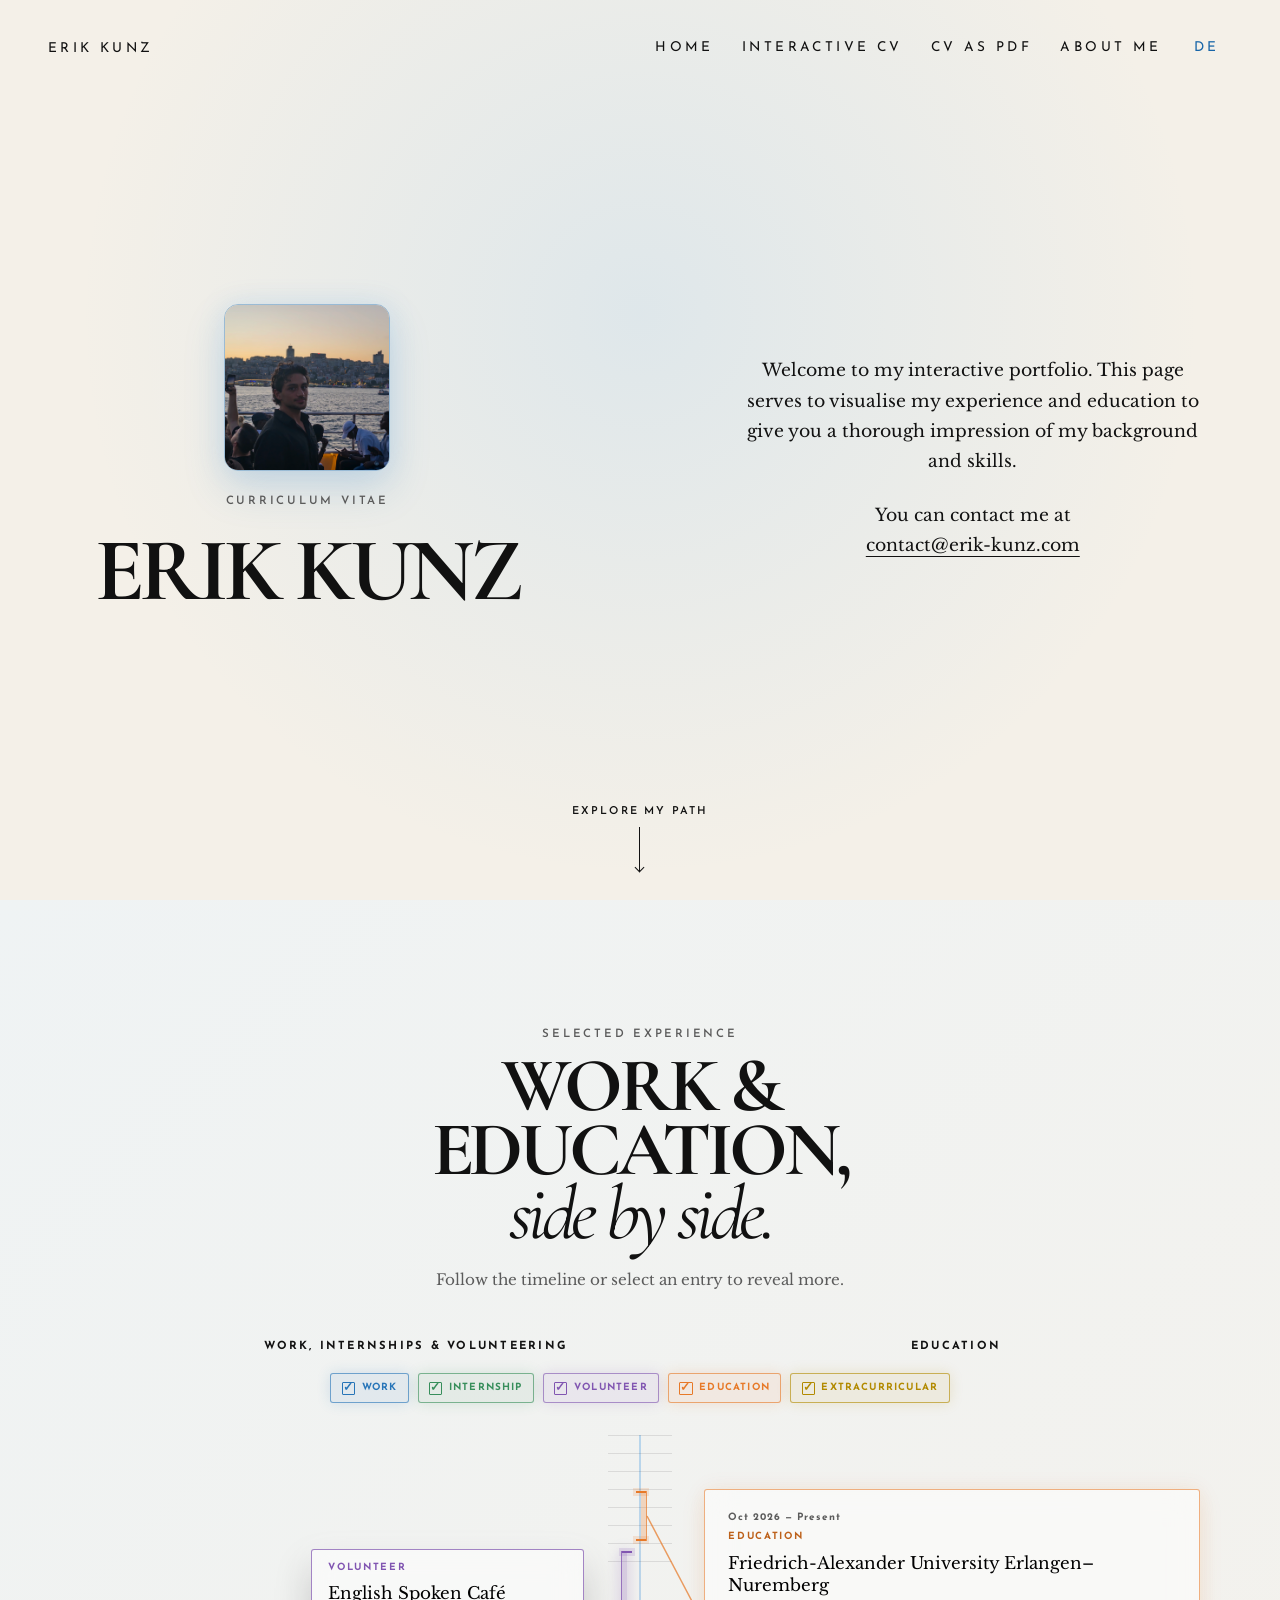
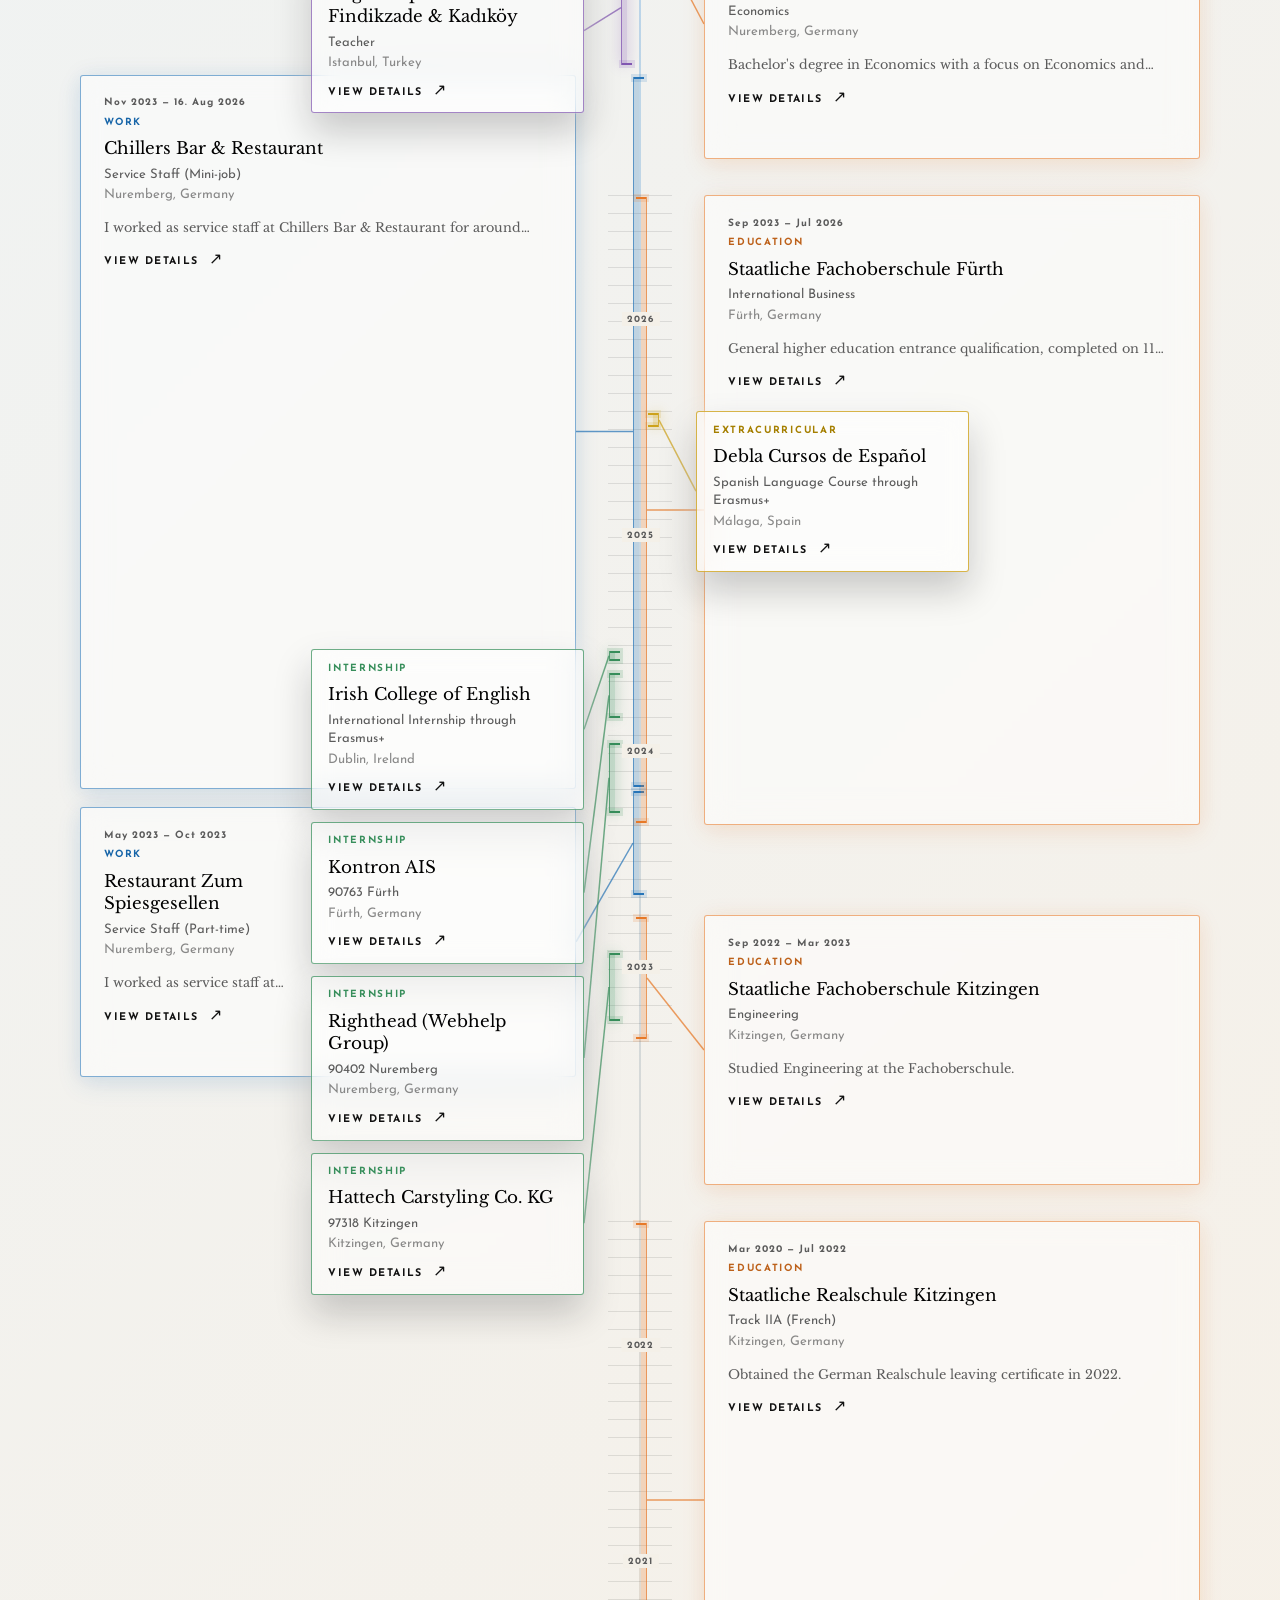
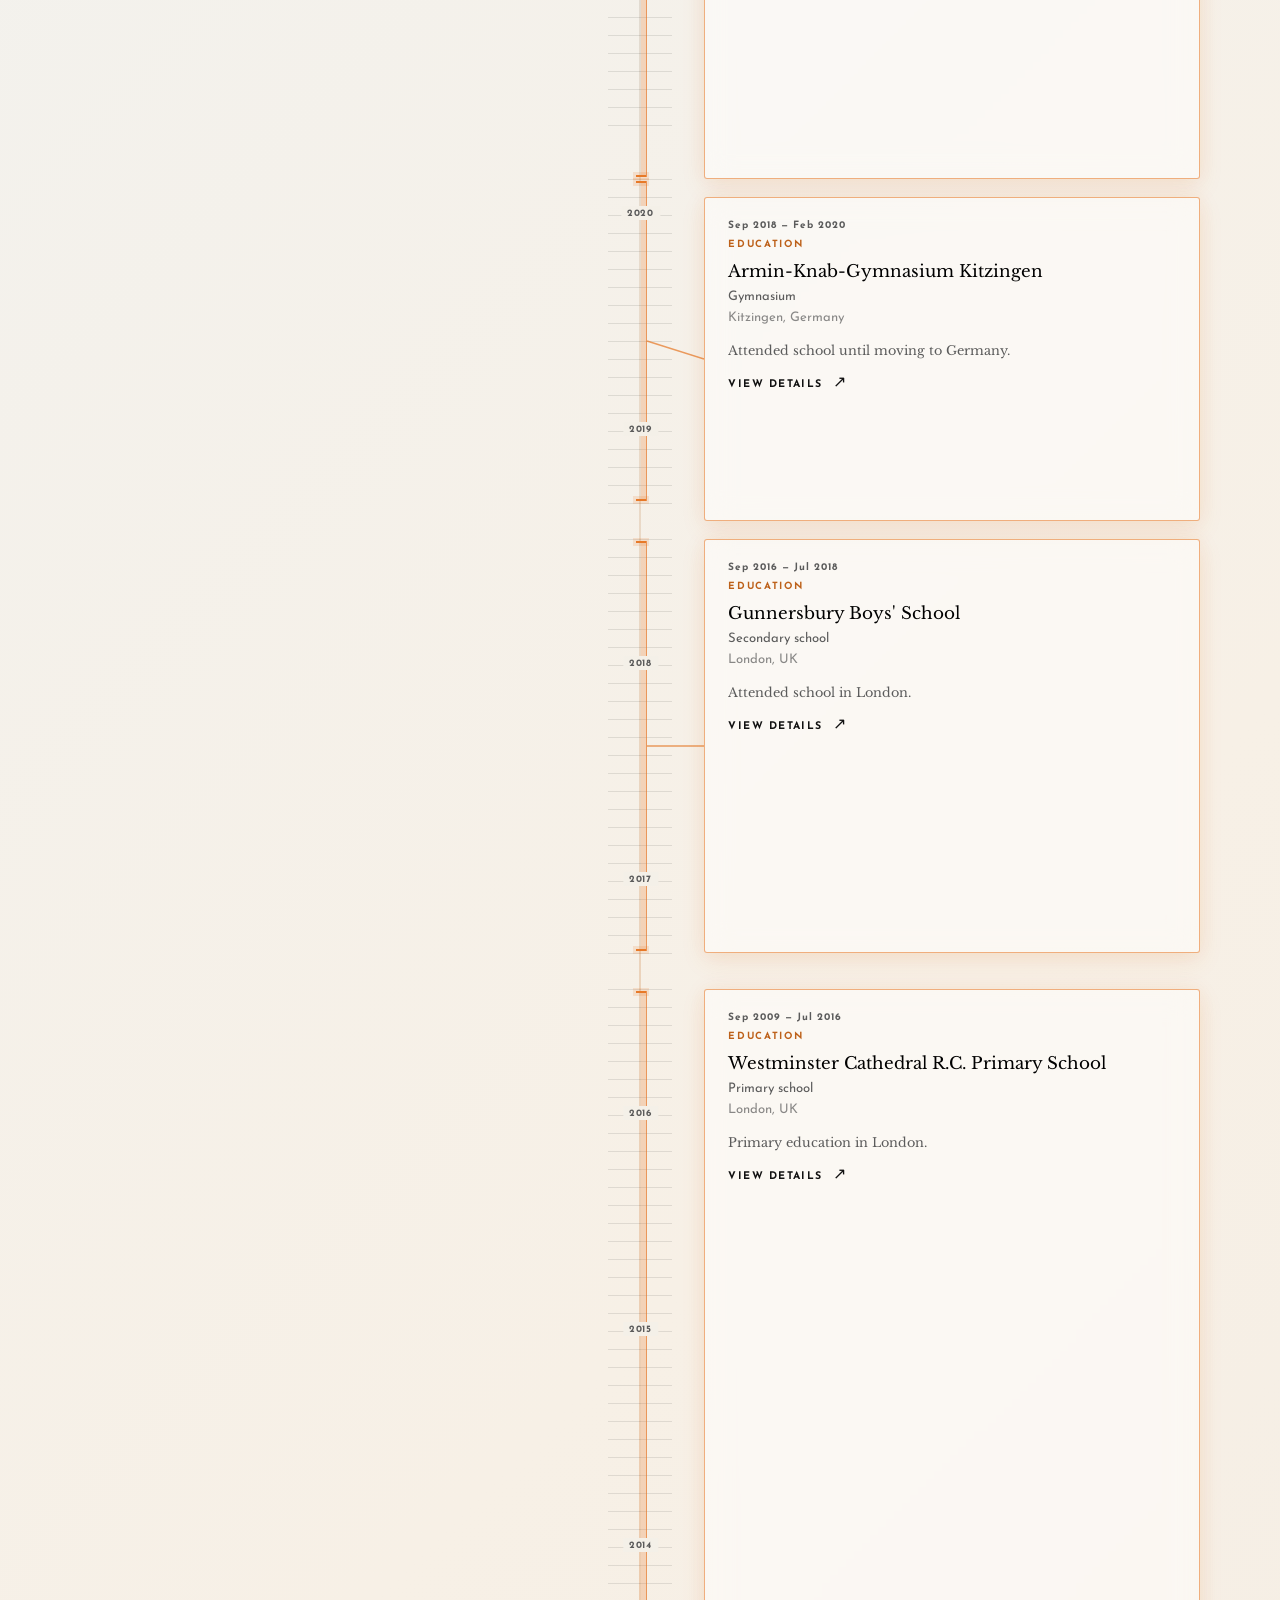
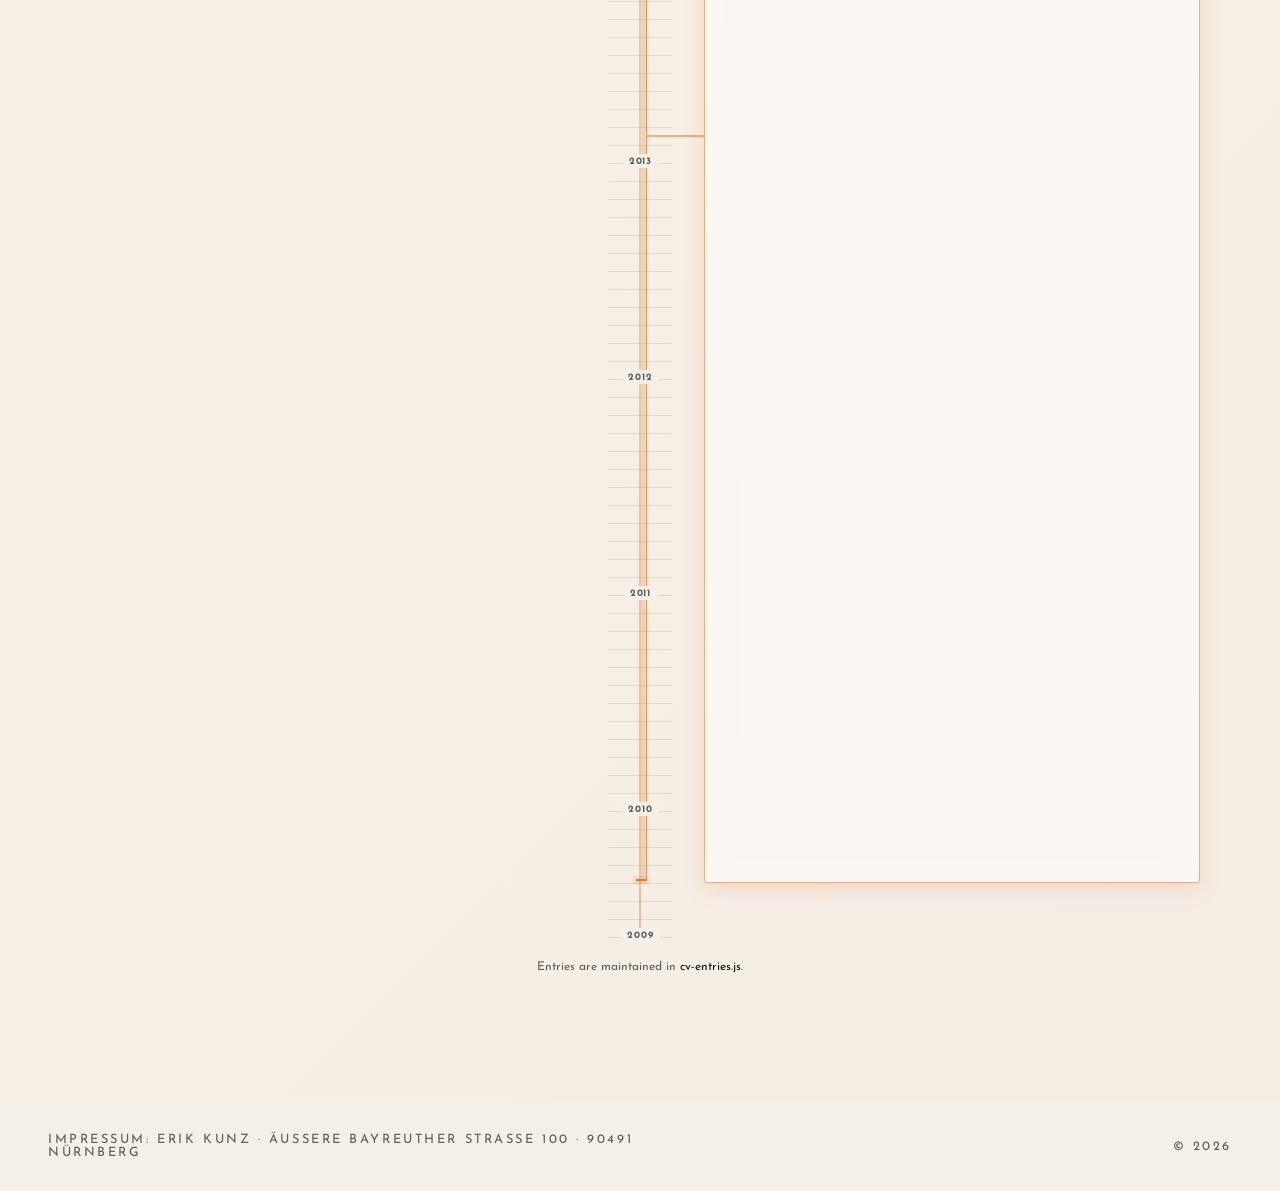
==== index.html @ 709b3e32 "Complete webpage overhaul" ====
<!doctype html>
<html lang="en">
	<head>
		<meta charset="utf-8">
		<meta name="viewport" content="width=device-width,initial-scale=1">
		<meta name="description" content="">
		<title></title>
		<link rel="preconnect" href="https://fonts.googleapis.com">
		<link rel="preconnect" href="https://fonts.gstatic.com" crossorigin>
		<link href="https://fonts.googleapis.com/css2?family=Cormorant+Garamond:ital,wght@0,300..700;1,300..700&family=Josefin+Sans:ital,wght@0,100..700;1,400..700&family=Libre+Baskerville:ital,wght@0,400..700;1,400..700&display=swap" rel="stylesheet">
		<link rel="stylesheet" href="style.css">
	</head>
	<body data-page="home">
		<div class="page cv-home">
			<section class="intro" aria-labelledby="intro-title">
				<div class="intro-content">
					<div class="intro-identity">
						<img class="intro-portrait" alt="">
						<p class="eyebrow" id="intro-eyebrow"></p>
						<h1 id="intro-title"></h1>
					</div>
					<div class="intro-actions">
						<p class="lead" id="intro-description"></p>
						<p class="lead" id="intro-contact"></p>
					</div>
				</div>
				<a class="scroll-prompt" href="#cv"><span></span><i aria-hidden="true"></i></a>
			</section>
			<main id="cv" class="cv-section" aria-labelledby="cv-title">
				<header class="cv-heading"><p class="eyebrow" id="cv-eyebrow"></p><h2 id="cv-title"><span id="cv-title-text"></span><br><em id="cv-title-emphasis"></em></h2><p id="cv-description"></p></header>
				<div class="timeline-key" id="timeline-key" role="group"></div>
				<div class="timeline-filters" id="timeline-filters" role="group"></div>
				<div id="timeline" class="timeline mobile-work-active"></div>
				<p class="cv-edit-note" id="cv-edit-note"></p>
			</main>
		</div>
		<script src="site-content.js" defer></script><script src="site.js" defer></script><script src="menu.js" defer></script><script src="footer.js" defer></script><script src="cv-entries.js" defer></script><script src="cv-data.js" defer></script>
	</body>
</html>
---- style.css ----
:root{
	--bg:#F4F0E8;
	--text:#111111;
	--muted:#5B5B5B;
}
*,*::before,*::after{box-sizing:border-box;}
html,body{height:100%;margin:0;background:var(--bg);color:var(--text);font-family:'Josefin Sans',sans-serif;-webkit-font-smoothing:antialiased;-moz-osx-font-smoothing:grayscale;}
body{display:flex;flex-direction:column;}
.page{min-height:100vh;display:grid;grid-template-rows:auto 1fr auto;row-gap:2rem;padding:2rem 3rem;position:relative;}
.top{display:flex;align-items:center;justify-content:space-between;gap:1rem;text-transform:uppercase;font-size:.85rem;letter-spacing:.25em;min-width:0;}
.main-content{display:flex;flex-direction:column;justify-content:center;gap:1.5rem;max-width:65rem;}
h1{font-family:'Cormorant Garamond',serif;font-size:clamp(4rem,7vw,8rem);line-height:.9;margin:0;text-transform:uppercase;letter-spacing:-.05em;}
.lead{font-family:'Libre Baskerville',serif;font-size:clamp(1.05rem,1.6vw,1.55rem);line-height:1.75;max-width:44rem;margin:0;color:var(--text);}
.footer{display:flex;justify-content:space-between;align-items:center;flex-wrap:wrap;font-size:.8rem;color:var(--muted);text-transform:uppercase;letter-spacing:.2em;}
.footer div{max-width:50%;white-space:normal;}
@media(max-width:900px){
	.page{padding:2rem 2rem;}
	.top{flex-wrap:nowrap;}
	.footer{flex-direction:column;align-items:flex-start;gap:.75rem;}
}
@media(max-width:620px){
	h1{font-size:3.2rem;}
	.lead{font-size:1rem;}
	.footer div:first-child{width:100%;max-width:100%;}
}
@media(max-width:420px){
	h1{font-size:2.6rem;}
}

/* Homepage CV timeline */
.cv-home{display:block;flex:0 0 auto;padding:0;overflow-x:clip;background:var(--bg)}.cv-home>.top{position:absolute;top:2rem;left:3rem;right:3rem;z-index:4}.cv-home>.footer{margin:0 3rem;padding:2rem 0}.intro{min-height:100svh;display:grid;place-items:center;position:relative;padding:7rem 2rem 6rem;text-align:center;background:radial-gradient(circle at 50% 35%,rgba(125,190,245,.18),transparent 35rem),var(--bg)}.intro-content{position:relative;z-index:1;display:flex;flex-direction:column;align-items:center;gap:1.5rem}.eyebrow{margin:0;color:var(--muted);font-size:.72rem;font-weight:600;text-transform:uppercase;letter-spacing:.24em}.intro .lead{font-size:clamp(1rem,1.35vw,1.25rem)}.lead a,.intro-link a{color:inherit;text-underline-offset:5px;text-decoration-thickness:1px}.intro-link{margin:0;font-family:'Libre Baskerville',serif;font-size:.95rem}.intro-link span{margin-left:.25rem;color:#2775b8}.scroll-prompt{position:absolute;bottom:1.8rem;z-index:1;display:flex;flex-direction:column;align-items:center;gap:.65rem;color:var(--text);text-decoration:none;font-size:.68rem;font-weight:600;text-transform:uppercase;letter-spacing:.2em}.scroll-prompt i{display:block;width:1px;height:2.75rem;background:var(--text);position:relative}.scroll-prompt i::after{content:"";position:absolute;bottom:0;left:-3px;width:7px;height:7px;border-right:1px solid var(--text);border-bottom:1px solid var(--text);transform:rotate(45deg)}.cv-section{padding:8rem max(3rem,calc((100vw - 78rem)/2));position:relative;background:linear-gradient(135deg,#eff3f4 0%,#f7f0e6 68%,#f4ede4 100%)}.cv-heading{text-align:center;margin:0 auto 3rem;max-width:42rem}.cv-heading h2{font-family:'Cormorant Garamond',serif;font-size:clamp(3.3rem,6vw,6rem);line-height:.83;text-transform:uppercase;letter-spacing:-.055em;margin:.9rem 0 1.35rem}.cv-heading h2 em{font-weight:400;text-transform:none;letter-spacing:-.06em}.cv-heading>p:last-child{font-family:'Libre Baskerville',serif;font-size:.95rem;line-height:1.7;margin:0;color:var(--muted)}.timeline-key{max-width:70rem;margin:0 auto 1.6rem;display:grid;grid-template-columns:1fr 1fr;gap:9rem;font-size:.7rem;font-weight:700;letter-spacing:.2em;text-transform:uppercase}.work-key{text-align:right;color:#1765a8}.education-key{color:#bd611a}.timeline{max-width:70rem;margin:auto;position:relative}.timeline::before{content:"";position:absolute;top:0;bottom:0;left:50%;width:1px;background:linear-gradient(#80b8e6,#dcc6ae 48%,#e8914d);transform:translateX(-50%)}.timeline-row{display:grid;grid-template-columns:minmax(0,1fr) 8rem minmax(0,1fr);gap:1.4rem;align-items:start;min-height:10.5rem;position:relative;padding-bottom:2.75rem}.entry-slot--left{display:flex;justify-content:flex-end}.entry-slot--right{display:flex;justify-content:flex-start}.timeline-marker{display:flex;position:relative;justify-content:center;padding-top:1.35rem;min-height:3rem}.timeline-marker span{display:block;width:.85rem;height:.85rem;border:3px solid #eaf2f4;border-radius:50%;background:#2775b8;box-shadow:0 0 0 4px rgba(39,117,184,.18);position:absolute;z-index:1}.education .timeline-marker span{background:#e77928;box-shadow:0 0 0 4px rgba(231,121,40,.18)}.timeline-marker time{position:absolute;top:2.8rem;white-space:nowrap;color:var(--muted);font-size:.64rem;font-weight:700;letter-spacing:.09em;text-align:center}.timeline-card{appearance:none;border:1px solid;display:flex;text-align:left;flex-direction:column;align-items:flex-start;width:min(100%,29rem);padding:1.35rem 1.45rem 1.3rem;background:rgba(255,255,255,.5);border-radius:3px;cursor:pointer;font:inherit;transition:transform .25s ease,box-shadow .25s ease,background .25s ease}.timeline-card:hover,.timeline-card:focus-visible,.timeline-card.is-open{transform:translateY(-4px);background:rgba(255,255,255,.88);outline:none}.timeline-card--work{border-color:rgba(39,117,184,.58);box-shadow:0 8px 25px rgba(39,117,184,.12),0 0 22px rgba(39,117,184,.08)}.timeline-card--work:hover,.timeline-card--work:focus-visible,.timeline-card--work.is-open{box-shadow:0 15px 32px rgba(39,117,184,.2),0 0 30px rgba(39,117,184,.16)}.timeline-card--education{border-color:rgba(231,121,40,.58);box-shadow:0 8px 25px rgba(231,121,40,.11),0 0 22px rgba(231,121,40,.07)}.timeline-card--education:hover,.timeline-card--education:focus-visible,.timeline-card--education.is-open{box-shadow:0 15px 32px rgba(231,121,40,.19),0 0 30px rgba(231,121,40,.14)}.card-type{font-size:.62rem;font-weight:700;letter-spacing:.17em;text-transform:uppercase;color:#1765a8;margin-bottom:.7rem}.timeline-card--education .card-type{color:#bd611a}.card-date{display:none}.timeline-card strong{font-family:'Libre Baskerville',serif;font-size:1.05rem;line-height:1.35;font-weight:400}.card-organisation{font-size:.82rem;line-height:1.4;color:var(--muted);margin-top:.32rem}.card-more{margin-top:1.2rem;font-size:.66rem;font-weight:700;text-transform:uppercase;letter-spacing:.14em;color:var(--text)}.card-more b{font-size:1rem;line-height:0;margin-left:.35rem;font-weight:400}.is-open .card-more b{display:inline-block;transform:rotate(45deg)}.card-details{display:none;opacity:0;color:var(--muted);font-family:'Libre Baskerville',serif;font-size:.83rem;line-height:1.65;overflow:hidden;margin-top:0}.is-open .card-details{display:block;opacity:1;margin-top:.9rem}.cv-edit-note{text-align:center;margin:1.5rem 0 0;color:var(--muted);font-size:.75rem}.cv-edit-note code{font-family:inherit;color:var(--text)}
@media(max-width:900px){.cv-home>.top{left:2rem;right:2rem}.cv-home>.footer{margin-left:2rem;margin-right:2rem}.cv-section{padding:6rem 2rem}.timeline-key{gap:6rem}.timeline-row{grid-template-columns:minmax(0,1fr) 6rem minmax(0,1fr);gap:1rem}}@media(max-width:620px){.cv-home>.top{top:1.5rem;left:1.25rem;right:1.25rem}.cv-home>.footer{margin-left:1.25rem;margin-right:1.25rem}.intro{padding-left:1.25rem;padding-right:1.25rem}.cv-section{padding:5rem 1.25rem}.timeline-key{display:flex;gap:1rem;margin-left:3.25rem}.work-key{text-align:left}.timeline::before{left:.4rem;transform:none}.timeline-row{display:block;padding:0 0 1.25rem 2rem;min-height:0}.timeline-marker{position:absolute;left:0;top:1.15rem;padding:0;min-height:0}.timeline-marker time{display:none}.timeline-marker span{position:static;width:.8rem;height:.8rem}.entry-slot{display:none}.entry-slot--left,.entry-slot--right{display:flex;justify-content:flex-start}.timeline-card{width:100%;padding:1.2rem}.card-date{display:block;order:-1;margin-bottom:.6rem;font-size:.63rem;color:var(--muted);font-weight:700;letter-spacing:.1em}.cv-heading h2{font-size:3.65rem}.cv-edit-note{margin-top:1rem}}

/* Date-scaled timeline: one vertical unit equals one calendar month. */
.timeline{--month-size:18px;min-height:calc(var(--timeline-months) * var(--month-size));}.timeline-item{position:absolute;top:calc(var(--start-month) * var(--month-size));width:calc(50% - 4rem);height:max(calc(var(--duration-months) * var(--month-size)),11.75rem);z-index:2}.timeline-item.work{left:0}.timeline-item.education{right:0}.timeline-item::before{content:"";position:absolute;top:1.35rem;width:4rem;border-top:1px solid rgba(17,17,17,.2)}.timeline-item.work::before{right:-4rem}.timeline-item.education::before{left:-4rem}.timeline-item::after{content:"";position:absolute;top:1.01rem;width:.85rem;height:.85rem;border:3px solid #eaf2f4;border-radius:50%;background:#2775b8;box-shadow:0 0 0 4px rgba(39,117,184,.18)}.timeline-item.work::after{right:-4.43rem}.timeline-item.education::after{left:-4.43rem;background:#e77928;box-shadow:0 0 0 4px rgba(231,121,40,.18)}.timeline-item .timeline-card{height:100%;min-height:11.75rem;width:100%;position:relative;z-index:1}.timeline-item .card-date{display:block;order:-1;margin-bottom:.6rem;font-size:.63rem;color:var(--muted);font-weight:700;letter-spacing:.1em}.card-preview{display:-webkit-box;-webkit-box-orient:vertical;-webkit-line-clamp:1;overflow:hidden;margin-top:.85rem;color:var(--muted);font-family:'Libre Baskerville',serif;font-size:.8rem;line-height:1.5}.is-open .card-preview{display:none}.year-tick{position:absolute;top:calc(var(--tick-month) * var(--month-size));left:50%;width:1px;border-top:1px solid rgba(17,17,17,.25);z-index:1}.year-tick span{position:absolute;left:50%;top:-.63rem;transform:translateX(-50%);padding:.15rem .38rem;background:#f4f0e8;color:var(--muted);font-size:.6rem;font-weight:700;letter-spacing:.08em}.timeline-row,.timeline-marker{display:none}
@media(max-width:900px){.timeline-item{width:calc(50% - 3rem)}.timeline-item::before{width:3rem}.timeline-item.work::before{right:-3rem}.timeline-item.education::before{left:-3rem}.timeline-item.work::after{right:-3.43rem}.timeline-item.education::after{left:-3.43rem}}
@media(max-width:620px){.timeline{--month-size:17px}.timeline::before{left:.4rem}.timeline-item{left:2rem!important;right:auto!important;width:calc(100% - 2rem);height:max(calc(var(--duration-months) * var(--month-size)),11.5rem)}.timeline-item::before{display:none}.timeline-item::after{top:1.01rem;left:-2.43rem!important;right:auto!important}.year-tick{left:.4rem}.year-tick span{left:.7rem;transform:none}.timeline-item .timeline-card{min-height:11.5rem}.timeline-key{margin-left:2rem}.card-preview{margin-top:.7rem}}

/* Cards retain breathing room even when their real dates are close together. */
.timeline-item::before{display:none}.timeline-connector{position:absolute;top:calc(1.35rem - var(--marker-distance) * var(--month-size));width:4rem;height:calc(var(--marker-distance) * var(--month-size));border-top:1px solid rgba(17,17,17,.2);z-index:0}.timeline-item.work .timeline-connector{right:-4rem;border-left:1px solid rgba(17,17,17,.2)}.timeline-item.education .timeline-connector{left:-4rem;border-right:1px solid rgba(17,17,17,.2)}.timeline-item::after{top:calc(1.01rem - var(--marker-distance) * var(--month-size))}
@media(max-width:900px){.timeline-connector{width:3rem}.timeline-item.work .timeline-connector{right:-3rem}.timeline-item.education .timeline-connector{left:-3rem}}@media(max-width:620px){.timeline-connector{display:none}.timeline-item::after{top:calc(1.01rem - var(--marker-distance) * var(--month-size))}}
.card-location{font-size:.82rem;line-height:1.4;color:rgba(91,91,91,.72);margin-top:.12rem}

/* Placement ranges show their real start and end on the shared time axis. */
.timeline-range{position:absolute;top:calc(var(--range-start) * var(--month-size));height:calc(var(--range-duration) * var(--month-size));width:6px;pointer-events:none;z-index:1}.timeline-range.work{left:calc(50% - 1px);transform:translateX(-100%);background:rgba(39,117,184,.25);border-left:1px solid rgba(39,117,184,.65)}.timeline-range.education{left:calc(50% + 1px);background:rgba(231,121,40,.25);border-right:1px solid rgba(231,121,40,.65)}.timeline-range::before,.timeline-range::after{content:"";position:absolute;width:.7rem;height:.7rem;border:2px solid #eaf2f4;border-radius:50%;z-index:1}.timeline-range.work::before,.timeline-range.work::after{right:-.41rem;background:#2775b8;box-shadow:0 0 0 3px rgba(39,117,184,.16)}.timeline-range.education::before,.timeline-range.education::after{left:-.41rem;background:#e77928;box-shadow:0 0 0 3px rgba(231,121,40,.16)}.timeline-range::before{top:-.35rem}.timeline-range::after{bottom:-.35rem}.range-boundary{position:absolute;z-index:2;white-space:nowrap;font-size:.6rem;font-weight:700;letter-spacing:.07em;color:var(--muted);line-height:1}.range-boundary--end{top:0;transform:translateY(-50%)}.range-boundary--start{bottom:0;transform:translateY(50%)}.timeline-range.work .range-boundary{right:1rem;text-align:right}.timeline-range.education .range-boundary{left:1rem}.timeline-item.is-nested{z-index:calc(10 + var(--nest-level))}.timeline-item.is-nested .timeline-card{width:calc(100% - var(--nest-inset));box-shadow:0 18px 36px rgba(17,17,17,.2),0 0 28px rgba(255,255,255,.55)}.timeline-item.work.is-nested .timeline-card{margin-left:auto}.timeline-item.education.is-nested .timeline-card{margin-right:auto}
@media(max-width:620px){.timeline-range{left:.4rem!important;transform:translateX(-50%)!important;width:5px}.timeline-range.work,.timeline-range.education{border-left:1px solid transparent;border-right:1px solid transparent}.timeline-range.work{background:rgba(39,117,184,.25);border-left-color:rgba(39,117,184,.65)}.timeline-range.education{background:rgba(231,121,40,.25);border-right-color:rgba(231,121,40,.65)}.timeline-range.work::before,.timeline-range.work::after,.timeline-range.education::before,.timeline-range.education::after{left:50%;right:auto;transform:translateX(-50%)}.range-boundary{display:none}.timeline-item.is-nested .timeline-card{width:calc(100% - var(--nest-inset))}}
.timeline-card{backdrop-filter:blur(14px);-webkit-backdrop-filter:blur(14px)}
.timeline-item:hover,.timeline-item:focus-within{z-index:100}
.timeline-item{height:auto;min-height:max(calc(var(--duration-months) * var(--month-size)),calc(var(--minimum-card-months) * var(--month-size)))}.timeline-item .timeline-card{height:auto;min-height:max(calc(var(--duration-months) * var(--month-size)),calc(var(--minimum-card-months) * var(--month-size)))}
.range-boundary{display:none}
.timeline-item,.timeline-item .timeline-card{min-height:max(calc(var(--duration-months) * var(--month-size)),calc(var(--entry-minimum-months,var(--minimum-card-months)) * var(--month-size)))}

/* Explicit compact tags */
.timeline-item.is-compact{z-index:30}.timeline-item.is-compact .timeline-card{width:70%;padding:.85rem 1rem .9rem;box-shadow:0 18px 36px rgba(17,17,17,.22),0 0 28px rgba(255,255,255,.6)}.timeline-item.work.is-compact .timeline-card{margin-left:auto;transform:translateX(.5rem)}.timeline-item.education.is-compact .timeline-card{margin-right:auto;transform:translateX(-.5rem)}.timeline-card--compact .card-more{margin-top:.9rem}.timeline-card--internship{border-color:rgba(55,142,91,.72);box-shadow:0 9px 25px rgba(55,142,91,.17),0 0 22px rgba(55,142,91,.1)}.timeline-card--volunteer{border-color:rgba(129,86,177,.72);box-shadow:0 9px 25px rgba(129,86,177,.17),0 0 22px rgba(129,86,177,.1)}.timeline-card--extracurricular{border-color:rgba(205,162,28,.8);box-shadow:0 9px 25px rgba(205,162,28,.18),0 0 22px rgba(205,162,28,.1)}.timeline-item.tag-internship::after{background:#378e5b;box-shadow:0 0 0 4px rgba(55,142,91,.18)}.timeline-item.tag-volunteer::after{background:#8156b1;box-shadow:0 0 0 4px rgba(129,86,177,.18)}.timeline-item.tag-extracurricular::after{background:#cda21c;box-shadow:0 0 0 4px rgba(205,162,28,.19)}.timeline-range.tag-internship{background:rgba(55,142,91,.25);border-left-color:rgba(55,142,91,.75)}.timeline-range.tag-volunteer{background:rgba(129,86,177,.25);border-left-color:rgba(129,86,177,.75)}.timeline-range.tag-extracurricular{background:rgba(205,162,28,.28);border-right-color:rgba(205,162,28,.8)}.timeline-range.tag-internship::before,.timeline-range.tag-internship::after{background:#378e5b;box-shadow:0 0 0 3px rgba(55,142,91,.16)}.timeline-range.tag-volunteer::before,.timeline-range.tag-volunteer::after{background:#8156b1;box-shadow:0 0 0 3px rgba(129,86,177,.16)}.timeline-range.tag-extracurricular::before,.timeline-range.tag-extracurricular::after{background:#cda21c;box-shadow:0 0 0 3px rgba(205,162,28,.16)}
.timeline-item.is-compact{z-index:30}.timeline-item.is-compact .timeline-card{width:70%;padding:.85rem 1rem .9rem;box-shadow:0 18px 36px rgba(17,17,17,.22),0 0 28px rgba(255,255,255,.6)}.timeline-item.work.is-compact .timeline-card{margin-left:auto}.timeline-item.education.is-compact .timeline-card{margin-right:auto}.timeline-card--compact .card-more{margin-top:.9rem}.timeline-card--internship{border-color:rgba(55,142,91,.72);box-shadow:0 9px 25px rgba(55,142,91,.17),0 0 22px rgba(55,142,91,.1)}.timeline-card--volunteer{border-color:rgba(129,86,177,.72);box-shadow:0 9px 25px rgba(129,86,177,.17),0 0 22px rgba(129,86,177,.1)}.timeline-card--extracurricular{border-color:rgba(205,162,28,.8);box-shadow:0 9px 25px rgba(205,162,28,.18),0 0 22px rgba(205,162,28,.1)}.timeline-card--internship .card-tag{color:#378e5b}.timeline-card--volunteer .card-tag{color:#8156b1}.timeline-card--extracurricular .card-tag{color:#a57f00}.timeline-item.tag-internship::after{background:#378e5b;box-shadow:0 0 0 4px rgba(55,142,91,.18)}.timeline-item.tag-volunteer::after{background:#8156b1;box-shadow:0 0 0 4px rgba(129,86,177,.18)}.timeline-item.tag-extracurricular::after{background:#cda21c;box-shadow:0 0 0 4px rgba(205,162,28,.19)}.timeline-range.tag-internship{background:rgba(55,142,91,.25);border-left-color:rgba(55,142,91,.75)}.timeline-range.tag-volunteer{background:rgba(129,86,177,.25);border-left-color:rgba(129,86,177,.75)}.timeline-range.tag-extracurricular{background:rgba(205,162,28,.28);border-right-color:rgba(205,162,28,.8)}.timeline-range.tag-internship::before,.timeline-range.tag-internship::after{background:#378e5b;box-shadow:0 0 0 3px rgba(55,142,91,.16)}.timeline-range.tag-volunteer::before,.timeline-range.tag-volunteer::after{background:#8156b1;box-shadow:0 0 0 3px rgba(129,86,177,.16)}.timeline-range.tag-extracurricular::before,.timeline-range.tag-extracurricular::after{background:#cda21c;box-shadow:0 0 0 3px rgba(205,162,28,.16)}
@media(max-width:620px){.timeline-item.is-compact .timeline-card{width:70%}}

/* Entry detail modal */
body.modal-open{overflow:hidden}.entry-modal[hidden]{display:none}.entry-modal{position:fixed;inset:0;z-index:1000;display:grid;place-items:center;padding:clamp(1rem,4vw,4rem)}.entry-modal__backdrop{position:absolute;inset:0;background:rgba(16,24,27,.28);backdrop-filter:blur(12px);-webkit-backdrop-filter:blur(12px)}.entry-modal__panel{position:relative;width:min(100%,62rem);max-height:100%;overflow:auto;padding:clamp(2rem,5vw,4.5rem);background:rgba(249,247,242,.94);border:1px solid rgba(17,17,17,.14);border-radius:5px;box-shadow:0 28px 90px rgba(0,0,0,.28);outline:none}.entry-modal__close{position:absolute;top:1rem;right:1rem;display:grid;place-items:center;width:2.5rem;height:2.5rem;border:1px solid rgba(17,17,17,.18);border-radius:50%;background:transparent;color:var(--text);font:1.8rem/1 'Josefin Sans',sans-serif;cursor:pointer}.entry-modal__close:hover,.entry-modal__close:focus-visible{background:rgba(17,17,17,.07);outline:none}.entry-modal__meta{margin:0 0 1rem;color:var(--muted);font-size:.7rem;font-weight:700;letter-spacing:.18em;text-transform:uppercase}.entry-modal h3{max-width:48rem;margin:0;font-family:'Cormorant Garamond',serif;font-size:clamp(2.6rem,6vw,5rem);font-weight:500;line-height:.92;letter-spacing:-.04em}.entry-modal__organisation,.entry-modal__location{margin:.9rem 0 0;font-size:1rem;line-height:1.4}.entry-modal__organisation{font-weight:600}.entry-modal__location{margin-top:.2rem;color:var(--muted)}.entry-modal__content{max-width:45rem;margin-top:2.5rem;font-family:'Libre Baskerville',serif;font-size:clamp(.95rem,1.35vw,1.12rem);line-height:1.85;color:#303235}.entry-modal__content p{margin:0 0 1.25rem}.entry-modal__images{display:grid;grid-template-columns:repeat(auto-fit,minmax(14rem,1fr));gap:1rem;margin-top:2rem}.entry-modal__images:empty{display:none}.entry-modal__images figure{margin:0}.entry-modal__images img{display:block;width:100%;height:auto;border-radius:2px}.entry-modal__images figcaption{margin-top:.5rem;color:var(--muted);font-size:.75rem;line-height:1.4}@media(max-width:620px){.entry-modal{padding:.75rem}.entry-modal__panel{padding:3.5rem 1.4rem 1.75rem}.entry-modal h3{font-size:2.7rem}.entry-modal__content{margin-top:1.75rem;font-size:.92rem;line-height:1.75}.entry-modal__images{grid-template-columns:1fr}}

/* Timeline lanes: work and education remain central; tagged entries branch out. */
.timeline-range.tag-volunteer{left:calc(50% - 13px);transform:translateX(-100%);box-shadow:0 0 13px rgba(129,86,177,.38)}.timeline-range.tag-internship{left:calc(50% - 25px);transform:translateX(-100%);box-shadow:0 0 13px rgba(55,142,91,.38)}.timeline-range.tag-extracurricular{left:calc(50% + 13px);box-shadow:0 0 13px rgba(205,162,28,.42)}.timeline-item.work.tag-volunteer::after{right:calc(-4.43rem + .75rem)}.timeline-item.work.tag-internship::after{right:calc(-4.43rem + 1.5rem)}.timeline-item.education.tag-extracurricular::after{left:calc(-4.43rem + .75rem)}.timeline-item.work.tag-volunteer .timeline-connector{right:-3.25rem;width:3.25rem;border-color:rgba(129,86,177,.5)}.timeline-item.work.tag-internship .timeline-connector{right:-2.5rem;width:2.5rem;border-color:rgba(55,142,91,.5)}.timeline-item.education.tag-extracurricular .timeline-connector{left:-4.75rem;width:4.75rem;border-color:rgba(205,162,28,.55)}
@media(max-width:900px){.timeline-item.work.tag-volunteer .timeline-connector{right:-2.25rem;width:2.25rem}.timeline-item.work.tag-internship .timeline-connector{right:-1.5rem;width:1.5rem}.timeline-item.education.tag-extracurricular .timeline-connector{left:-3.75rem;width:3.75rem}}
.timeline-item.is-compact::after,.timeline-item.is-compact .timeline-connector{display:none}
.timeline-item::after{display:none}.timeline-range::before,.timeline-range::after{width:10px;height:2px;border:0;border-radius:0;box-shadow:none}.timeline-range.work::before,.timeline-range.work::after{right:-5px}.timeline-range.education::before,.timeline-range.education::after{left:-5px}.month-tick{position:absolute;top:calc(var(--tick-month) * var(--month-size));left:calc(50% - 2rem);width:4rem;border-top:1px solid rgba(17,17,17,.1);pointer-events:none;z-index:0}
@media(max-width:620px){.month-tick{left:0;width:2rem}.timeline-range.work::before,.timeline-range.work::after,.timeline-range.education::before,.timeline-range.education::after{left:50%;right:auto;transform:translateX(-50%)}}
.timeline-item.is-compact .timeline-connector{display:block;height:calc(var(--connector-length) * var(--month-size));border-top-width:2px;opacity:1}.timeline-item.is-compact.connector-down .timeline-connector{top:1.35rem;border-top:0;border-bottom-width:2px;border-bottom-style:solid}.timeline-item.tag-internship .timeline-connector{border-color:rgba(55,142,91,.82)}.timeline-item.tag-volunteer .timeline-connector{border-color:rgba(129,86,177,.82)}.timeline-item.tag-extracurricular .timeline-connector{border-color:rgba(205,162,28,.86)}
.timeline-item.work:not(.is-compact) .timeline-connector{border-color:rgba(39,117,184,.72);border-top-width:2px}.timeline-item.education:not(.is-compact) .timeline-connector{border-color:rgba(231,121,40,.76);border-top-width:2px}
.timeline-connector{display:none!important}.timeline-connectors{position:absolute;inset:0;z-index:1;pointer-events:none;overflow:visible}

/* Compact tagged cards reserve their existing timeline space, but their box
   only grows to the content it contains (up to that original size). */
.timeline-item.is-compact,.timeline-item.is-compact .timeline-card{height:auto;min-height:0}.timeline-item.is-compact .timeline-card{max-height:calc(var(--entry-minimum-months) * var(--month-size));overflow:auto}

.timeline-item.is-compact .timeline-card{width:55%}

/* The category labels become a compact, accessible view switcher on phones. */
.timeline-key button{appearance:none;border:0;padding:0;background:transparent;color:inherit;font:inherit;letter-spacing:inherit;text-transform:inherit;cursor:default}
@media(max-width:620px){.timeline-key{display:grid;grid-template-columns:minmax(0,1fr) minmax(0,1fr);gap:.5rem;margin:0 0 1.5rem}.timeline-key button{min-height:3.5rem;padding:.65rem .7rem;border:1px solid transparent;border-radius:3px;text-align:left;line-height:1.35;cursor:pointer;opacity:.48;transition:opacity .2s ease,background .2s ease,border-color .2s ease,box-shadow .2s ease}.timeline-key button[aria-pressed="true"]{opacity:1}.timeline-key .work-key[aria-pressed="true"]{background:rgba(39,117,184,.1);border-color:rgba(39,117,184,.46);box-shadow:0 0 18px rgba(39,117,184,.1)}.timeline-key .education-key[aria-pressed="true"]{background:rgba(231,121,40,.1);border-color:rgba(231,121,40,.46);box-shadow:0 0 18px rgba(231,121,40,.1)}.timeline.mobile-work-active .timeline-item.education,.timeline.mobile-work-active .timeline-range.education,.timeline.mobile-work-active .timeline-connection.education,.timeline.mobile-education-active .timeline-item.work,.timeline.mobile-education-active .timeline-range.work,.timeline.mobile-education-active .timeline-connection.work{display:none}}

/* Desktop timeline filters */
.timeline-filters{display:flex;flex-wrap:wrap;justify-content:center;gap:.55rem;margin:-.3rem auto 2rem}.timeline-filter{--filter-colour:#2775b8;display:inline-flex;align-items:center;gap:.42rem;padding:.48rem .65rem;border:1px solid color-mix(in srgb,var(--filter-colour) 62%,transparent);border-radius:3px;background:color-mix(in srgb,var(--filter-colour) 7%,transparent);box-shadow:0 0 14px color-mix(in srgb,var(--filter-colour) 16%,transparent);color:var(--filter-colour);font:700 .62rem/1 'Josefin Sans',sans-serif;letter-spacing:.12em;text-transform:uppercase;cursor:pointer;transition:opacity .2s ease,background .2s ease,box-shadow .2s ease,transform .2s ease}.timeline-filter>span{display:grid;place-items:center;width:.82rem;height:.82rem;border:1px solid currentColor;border-radius:1px}.timeline-filter[aria-pressed="true"]>span::after{content:"✓";font-size:.72rem;font-weight:700}.timeline-filter[aria-pressed="false"]{opacity:.43;box-shadow:none}.timeline-filter:hover,.timeline-filter:focus-visible{transform:translateY(-1px);outline:none;opacity:1}.filter-work{--filter-colour:#2775b8}.filter-internship{--filter-colour:#378e5b}.filter-volunteer{--filter-colour:#8156b1}.filter-education{--filter-colour:#e77928}.filter-extracurricular{--filter-colour:#b28a00}.timeline .is-filtered-out{display:none}@media(max-width:620px){.timeline-filters{display:none}}

/* Preserve a small, visible hand-off between consecutive placements. */
.timeline-range{top:calc(var(--range-start) * var(--month-size) + 2px);height:max(2px,calc(var(--range-duration) * var(--month-size) - 4px))}.timeline-range::before{top:0}.timeline-range::after{bottom:0}

/* A compact entry only captures the pointer over its visible card, allowing
   the larger card behind its unused column space to remain hoverable. */
.timeline-item.is-compact{pointer-events:none}.timeline-item.is-compact .timeline-card{pointer-events:auto}

/* Compact cards can be nudged after layout without changing their timeline
   range; the connector then communicates the small visual adjustment. */
.timeline-item{top:calc(var(--start-month) * var(--month-size) + var(--standard-offset, 0px) + var(--compact-offset, 0px))}

/* Pointer-driven overlap selection. CSS hover alone must not keep the top
   card active when the pointer moves into another card's geometry. */
.timeline-item:hover{z-index:2}.timeline-item.is-nested:hover{z-index:calc(10 + var(--nest-level))}.timeline-item.is-compact:hover{z-index:30}.timeline-item.is-hover-active{z-index:100}.timeline-item .timeline-card:hover{transform:none;background:rgba(255,255,255,.5)}.timeline-item .timeline-card--work:hover{box-shadow:0 8px 25px rgba(39,117,184,.12),0 0 22px rgba(39,117,184,.08)}.timeline-item .timeline-card--education:hover{box-shadow:0 8px 25px rgba(231,121,40,.11),0 0 22px rgba(231,121,40,.07)}.timeline-item.is-hover-active .timeline-card{transform:translateY(-4px);background:rgba(255,255,255,.88)}.timeline-item.is-hover-active .timeline-card--work{box-shadow:0 15px 32px rgba(39,117,184,.2),0 0 30px rgba(39,117,184,.16)}.timeline-item.is-hover-active .timeline-card--education{box-shadow:0 15px 32px rgba(231,121,40,.19),0 0 30px rgba(231,121,40,.14)}.timeline-item.work.is-compact.is-hover-active .timeline-card{transform:translate(.5rem,-4px)}.timeline-item.education.is-compact.is-hover-active .timeline-card{transform:translate(-.5rem,-4px)}.timeline-item.is-hover-active .timeline-card--internship{box-shadow:0 18px 36px rgba(55,142,91,.28),0 0 30px rgba(55,142,91,.22)}.timeline-item.is-hover-active .timeline-card--volunteer{box-shadow:0 18px 36px rgba(129,86,177,.28),0 0 30px rgba(129,86,177,.22)}.timeline-item.is-hover-active .timeline-card--extracurricular{box-shadow:0 18px 36px rgba(205,162,28,.3),0 0 30px rgba(205,162,28,.24)}

.intro-portrait{display:block;width:clamp(7rem,13vw,10.5rem);aspect-ratio:1;object-fit:cover;border:1px solid rgba(39,117,184,.42);border-radius:14px;box-shadow:0 18px 42px rgba(39,117,184,.18),0 0 26px rgba(125,190,245,.18)}

/* Desktop intro: identity and contact details occupy equal visual halves. */
@media(min-width:621px){.intro-content{width:min(100%,76rem);display:grid;grid-template-columns:minmax(0,1fr) minmax(0,1fr);align-items:center;gap:clamp(3rem,9vw,10rem)}.intro-identity,.intro-actions{display:flex;flex-direction:column;align-items:center;gap:1.5rem}.intro-actions{max-width:30rem;justify-self:center}}
@media(max-width:620px){.intro-content{gap:1.5rem}.intro-identity,.intro-actions{display:flex;flex-direction:column;align-items:center;gap:1.5rem}}

/* Persistent header navigation */
.site-home{color:var(--text);text-decoration:none;font:inherit;letter-spacing:inherit}.site-home:hover,.site-home:focus-visible{text-decoration:underline;text-underline-offset:.3rem;outline:none}.menu-tabs{display:flex;align-items:stretch;gap:.2rem;background:transparent}.menu-tabs a{display:flex;align-items:center;padding:.58rem .78rem;color:var(--text);text-decoration:none;font:inherit;letter-spacing:inherit;line-height:1;transition:background .2s ease,color .2s ease,box-shadow .2s ease}.menu-tabs a:hover,.menu-tabs a:focus-visible{background:rgba(39,117,184,.12);color:#1765a8;box-shadow:inset 0 -2px 0 #2775b8;outline:none}.language-switcher{margin-left:.25rem;color:#1765a8!important}@media(max-width:620px){.site-header{align-items:flex-start}.menu-tabs{flex-wrap:wrap;justify-content:flex-end}.menu-tabs a{padding:.52rem .55rem;font-size:.68rem;letter-spacing:.14em}}@media(max-width:450px){.site-header{flex-direction:column;align-items:stretch}.menu-tabs{width:100%}.menu-tabs a{flex:1;justify-content:center;text-align:center}.language-switcher{margin-left:0}}

/* Mobile navigation collapses into the original hamburger treatment. */
.mobile-menu-toggle{display:none}@media(max-width:620px){.site-header{position:relative;flex-direction:row;align-items:center}.mobile-menu-toggle{display:grid;gap:4px;width:2.5rem;padding:.55rem 0;border:0;background:transparent;color:var(--text);cursor:pointer}.mobile-menu-toggle span{display:block;width:1.4rem;height:1px;margin:auto;background:currentColor;transition:transform .2s ease,opacity .2s ease}.site-header.is-menu-open .mobile-menu-toggle span:first-child{transform:translateY(5px) rotate(45deg)}.site-header.is-menu-open .mobile-menu-toggle span:nth-child(2){opacity:0}.site-header.is-menu-open .mobile-menu-toggle span:last-child{transform:translateY(-5px) rotate(-45deg)}.menu-tabs{display:none;position:absolute;top:calc(100% + .7rem);right:0;z-index:20;flex-direction:column;align-items:stretch;min-width:min(18rem,calc(100vw - 2.5rem));padding:.45rem;background:rgba(244,240,232,.94);backdrop-filter:blur(14px);-webkit-backdrop-filter:blur(14px);box-shadow:0 16px 38px rgba(17,17,17,.12)}.site-header.is-menu-open .menu-tabs{display:flex}.menu-tabs a{justify-content:flex-end;padding:.8rem .9rem;font-size:.72rem;letter-spacing:.16em}.language-switcher{margin-left:0;margin-top:.2rem;border-top:1px solid rgba(17,17,17,.12)}}
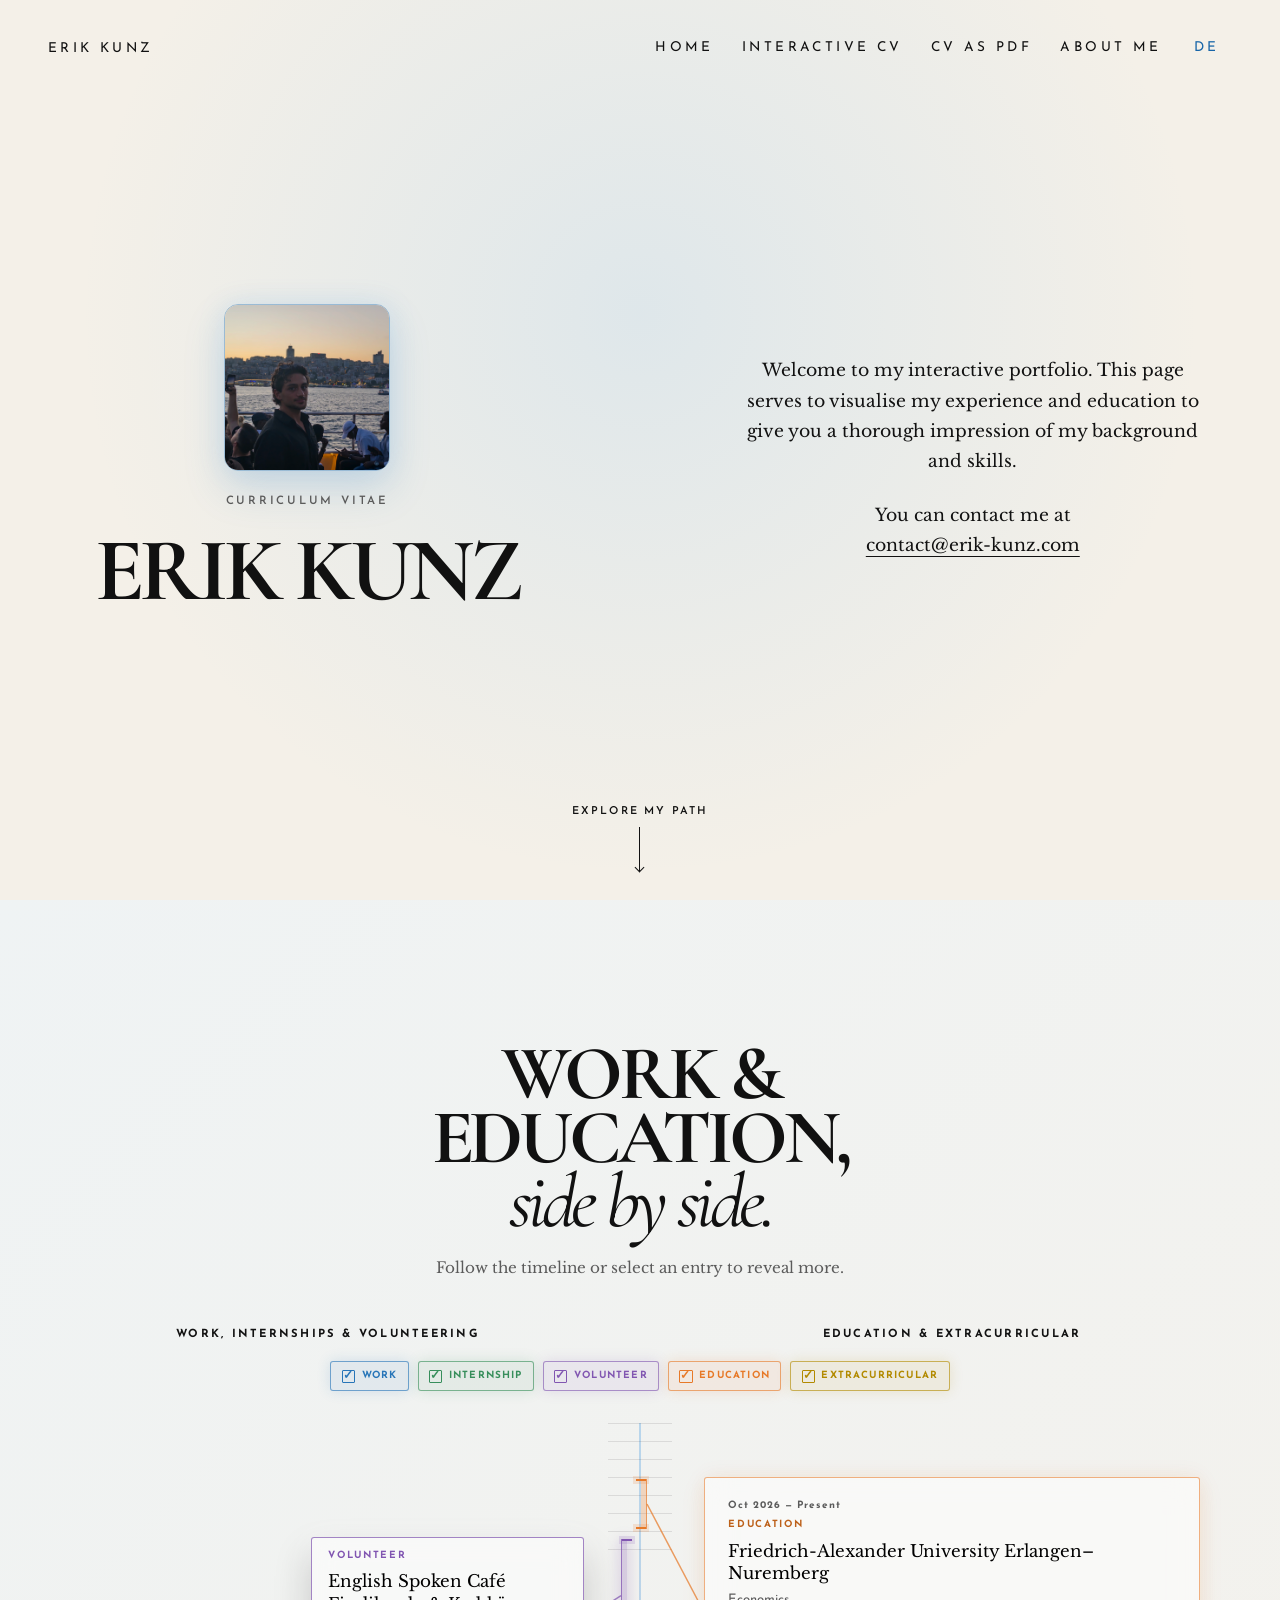
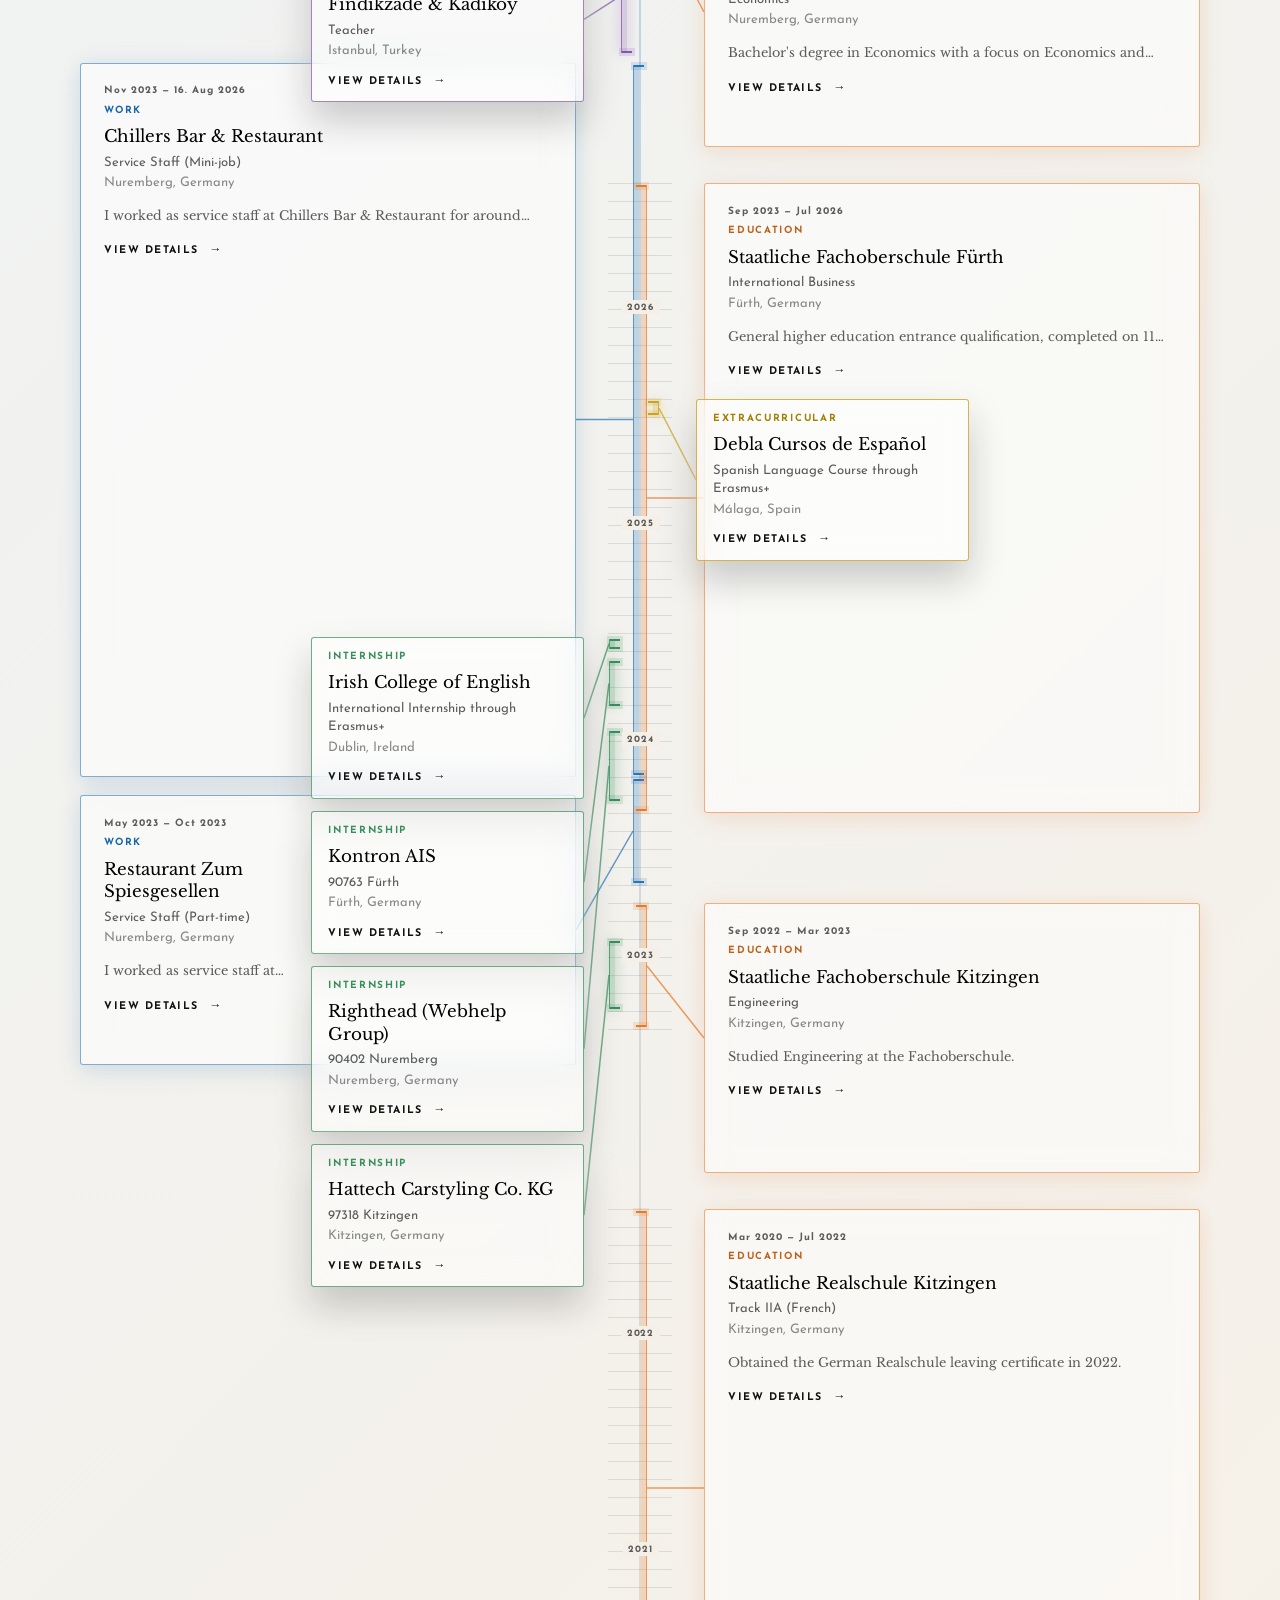
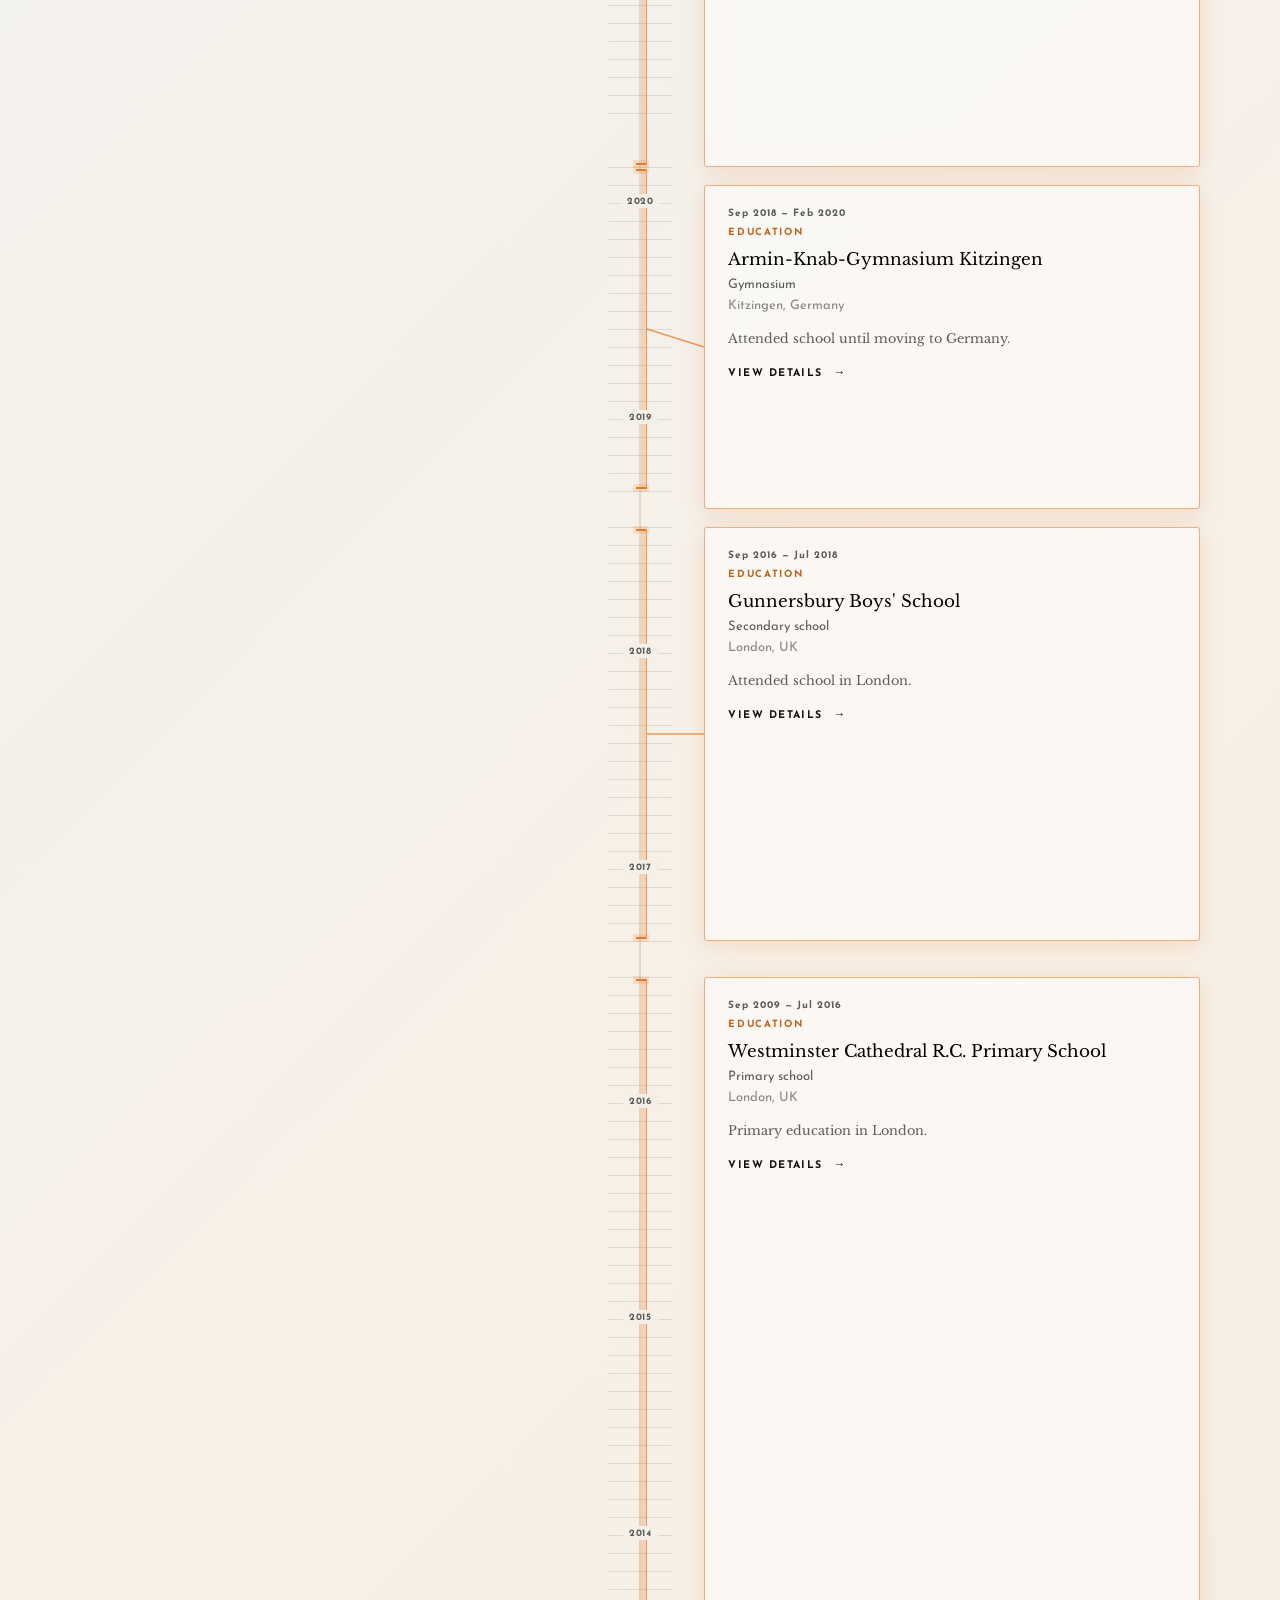
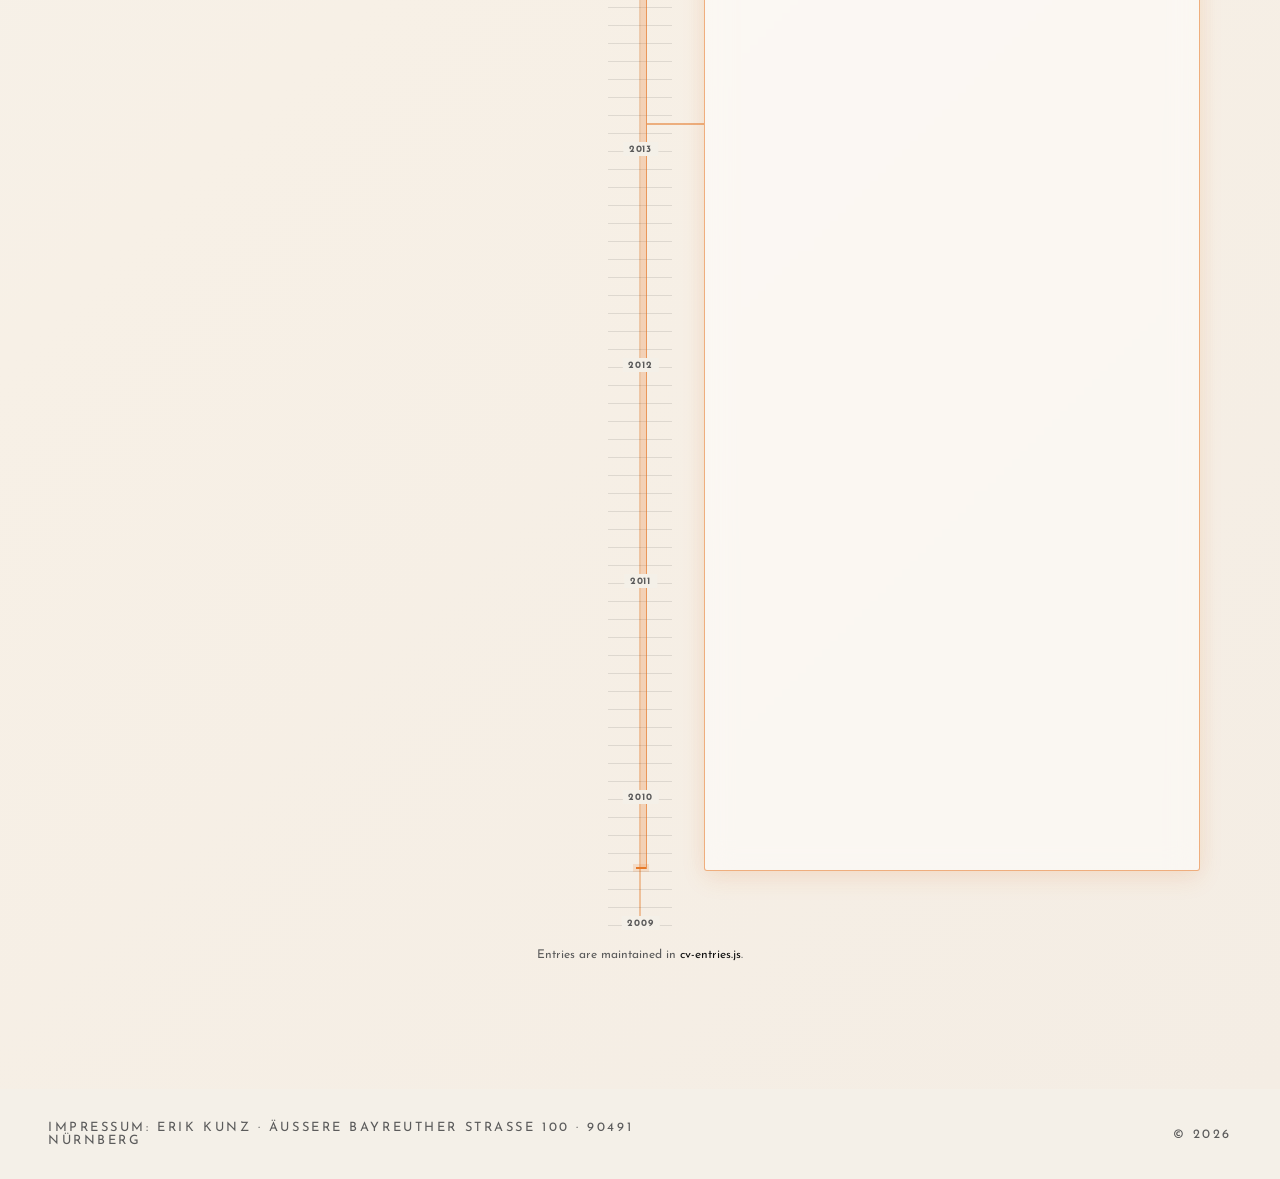
==== commit 4c0fb03a: "Bug fixes and Dark Mode" ====
--- a/index.html
+++ b/index.html
@@ -2,6 +2,7 @@
 <html lang="en">
 	<head>
 		<meta charset="utf-8">
+		<meta name="color-scheme" content="light dark">
 		<meta name="viewport" content="width=device-width,initial-scale=1">
 		<meta name="description" content="">
 		<title></title>
@@ -27,7 +28,7 @@
 				<a class="scroll-prompt" href="#cv"><span></span><i aria-hidden="true"></i></a>
 			</section>
 			<main id="cv" class="cv-section" aria-labelledby="cv-title">
-				<header class="cv-heading"><p class="eyebrow" id="cv-eyebrow"></p><h2 id="cv-title"><span id="cv-title-text"></span><br><em id="cv-title-emphasis"></em></h2><p id="cv-description"></p></header>
+				<header class="cv-heading"><h2 id="cv-title"><span id="cv-title-text"></span><br><em id="cv-title-emphasis"></em></h2><p id="cv-description"></p></header>
 				<div class="timeline-key" id="timeline-key" role="group"></div>
 				<div class="timeline-filters" id="timeline-filters" role="group"></div>
 				<div id="timeline" class="timeline mobile-work-active"></div>
--- a/style.css
+++ b/style.css
@@ -1,4 +1,14 @@
 :root{
+	color-scheme:light dark;
+	--card-bg:rgba(255,255,255,.5);
+	--card-active-bg:rgba(255,255,255,.88);
+	--card-halo:rgba(255,255,255,.6);
+	--nested-card-halo:rgba(255,255,255,.55);
+	--modal-bg:rgba(249,247,242,.94);
+	--menu-bg:rgba(244,240,232,.94);
+	--detail-text:#303235;
+	--location-text:rgba(91,91,91,.72);
+	--cv-bg:linear-gradient(135deg,#eff3f4 0%,#f7f0e6 68%,#f4ede4 100%);
 	--bg:#F4F0E8;
 	--text:#111111;
 	--muted:#5B5B5B;
@@ -28,21 +38,21 @@
 }
 
 /* Homepage CV timeline */
-.cv-home{display:block;flex:0 0 auto;padding:0;overflow-x:clip;background:var(--bg)}.cv-home>.top{position:absolute;top:2rem;left:3rem;right:3rem;z-index:4}.cv-home>.footer{margin:0 3rem;padding:2rem 0}.intro{min-height:100svh;display:grid;place-items:center;position:relative;padding:7rem 2rem 6rem;text-align:center;background:radial-gradient(circle at 50% 35%,rgba(125,190,245,.18),transparent 35rem),var(--bg)}.intro-content{position:relative;z-index:1;display:flex;flex-direction:column;align-items:center;gap:1.5rem}.eyebrow{margin:0;color:var(--muted);font-size:.72rem;font-weight:600;text-transform:uppercase;letter-spacing:.24em}.intro .lead{font-size:clamp(1rem,1.35vw,1.25rem)}.lead a,.intro-link a{color:inherit;text-underline-offset:5px;text-decoration-thickness:1px}.intro-link{margin:0;font-family:'Libre Baskerville',serif;font-size:.95rem}.intro-link span{margin-left:.25rem;color:#2775b8}.scroll-prompt{position:absolute;bottom:1.8rem;z-index:1;display:flex;flex-direction:column;align-items:center;gap:.65rem;color:var(--text);text-decoration:none;font-size:.68rem;font-weight:600;text-transform:uppercase;letter-spacing:.2em}.scroll-prompt i{display:block;width:1px;height:2.75rem;background:var(--text);position:relative}.scroll-prompt i::after{content:"";position:absolute;bottom:0;left:-3px;width:7px;height:7px;border-right:1px solid var(--text);border-bottom:1px solid var(--text);transform:rotate(45deg)}.cv-section{padding:8rem max(3rem,calc((100vw - 78rem)/2));position:relative;background:linear-gradient(135deg,#eff3f4 0%,#f7f0e6 68%,#f4ede4 100%)}.cv-heading{text-align:center;margin:0 auto 3rem;max-width:42rem}.cv-heading h2{font-family:'Cormorant Garamond',serif;font-size:clamp(3.3rem,6vw,6rem);line-height:.83;text-transform:uppercase;letter-spacing:-.055em;margin:.9rem 0 1.35rem}.cv-heading h2 em{font-weight:400;text-transform:none;letter-spacing:-.06em}.cv-heading>p:last-child{font-family:'Libre Baskerville',serif;font-size:.95rem;line-height:1.7;margin:0;color:var(--muted)}.timeline-key{max-width:70rem;margin:0 auto 1.6rem;display:grid;grid-template-columns:1fr 1fr;gap:9rem;font-size:.7rem;font-weight:700;letter-spacing:.2em;text-transform:uppercase}.work-key{text-align:right;color:#1765a8}.education-key{color:#bd611a}.timeline{max-width:70rem;margin:auto;position:relative}.timeline::before{content:"";position:absolute;top:0;bottom:0;left:50%;width:1px;background:linear-gradient(#80b8e6,#dcc6ae 48%,#e8914d);transform:translateX(-50%)}.timeline-row{display:grid;grid-template-columns:minmax(0,1fr) 8rem minmax(0,1fr);gap:1.4rem;align-items:start;min-height:10.5rem;position:relative;padding-bottom:2.75rem}.entry-slot--left{display:flex;justify-content:flex-end}.entry-slot--right{display:flex;justify-content:flex-start}.timeline-marker{display:flex;position:relative;justify-content:center;padding-top:1.35rem;min-height:3rem}.timeline-marker span{display:block;width:.85rem;height:.85rem;border:3px solid #eaf2f4;border-radius:50%;background:#2775b8;box-shadow:0 0 0 4px rgba(39,117,184,.18);position:absolute;z-index:1}.education .timeline-marker span{background:#e77928;box-shadow:0 0 0 4px rgba(231,121,40,.18)}.timeline-marker time{position:absolute;top:2.8rem;white-space:nowrap;color:var(--muted);font-size:.64rem;font-weight:700;letter-spacing:.09em;text-align:center}.timeline-card{appearance:none;border:1px solid;display:flex;text-align:left;flex-direction:column;align-items:flex-start;width:min(100%,29rem);padding:1.35rem 1.45rem 1.3rem;background:rgba(255,255,255,.5);border-radius:3px;cursor:pointer;font:inherit;transition:transform .25s ease,box-shadow .25s ease,background .25s ease}.timeline-card:hover,.timeline-card:focus-visible,.timeline-card.is-open{transform:translateY(-4px);background:rgba(255,255,255,.88);outline:none}.timeline-card--work{border-color:rgba(39,117,184,.58);box-shadow:0 8px 25px rgba(39,117,184,.12),0 0 22px rgba(39,117,184,.08)}.timeline-card--work:hover,.timeline-card--work:focus-visible,.timeline-card--work.is-open{box-shadow:0 15px 32px rgba(39,117,184,.2),0 0 30px rgba(39,117,184,.16)}.timeline-card--education{border-color:rgba(231,121,40,.58);box-shadow:0 8px 25px rgba(231,121,40,.11),0 0 22px rgba(231,121,40,.07)}.timeline-card--education:hover,.timeline-card--education:focus-visible,.timeline-card--education.is-open{box-shadow:0 15px 32px rgba(231,121,40,.19),0 0 30px rgba(231,121,40,.14)}.card-type{font-size:.62rem;font-weight:700;letter-spacing:.17em;text-transform:uppercase;color:#1765a8;margin-bottom:.7rem}.timeline-card--education .card-type{color:#bd611a}.card-date{display:none}.timeline-card strong{font-family:'Libre Baskerville',serif;font-size:1.05rem;line-height:1.35;font-weight:400}.card-organisation{font-size:.82rem;line-height:1.4;color:var(--muted);margin-top:.32rem}.card-more{margin-top:1.2rem;font-size:.66rem;font-weight:700;text-transform:uppercase;letter-spacing:.14em;color:var(--text)}.card-more b{font-size:1rem;line-height:0;margin-left:.35rem;font-weight:400}.is-open .card-more b{display:inline-block;transform:rotate(45deg)}.card-details{display:none;opacity:0;color:var(--muted);font-family:'Libre Baskerville',serif;font-size:.83rem;line-height:1.65;overflow:hidden;margin-top:0}.is-open .card-details{display:block;opacity:1;margin-top:.9rem}.cv-edit-note{text-align:center;margin:1.5rem 0 0;color:var(--muted);font-size:.75rem}.cv-edit-note code{font-family:inherit;color:var(--text)}
+.cv-home{display:block;flex:0 0 auto;padding:0;overflow-x:clip;background:var(--bg)}.cv-home>.top{position:absolute;top:2rem;left:3rem;right:3rem;z-index:4}.cv-home>.footer{margin:0 3rem;padding:2rem 0}.intro{min-height:100svh;display:grid;place-items:center;position:relative;padding:7rem 2rem 6rem;text-align:center;background:radial-gradient(circle at 50% 35%,rgba(125,190,245,.18),transparent 35rem),var(--bg)}.intro-content{position:relative;z-index:1;display:flex;flex-direction:column;align-items:center;gap:1.5rem}.eyebrow{margin:0;color:var(--muted);font-size:.72rem;font-weight:600;text-transform:uppercase;letter-spacing:.24em}.intro .lead{font-size:clamp(1rem,1.35vw,1.25rem)}.lead a,.intro-link a{color:inherit;text-underline-offset:5px;text-decoration-thickness:1px}.intro-link{margin:0;font-family:'Libre Baskerville',serif;font-size:.95rem}.intro-link span{margin-left:.25rem;color:#2775b8}.scroll-prompt{position:absolute;bottom:1.8rem;z-index:1;display:flex;flex-direction:column;align-items:center;gap:.65rem;color:var(--text);text-decoration:none;font-size:.68rem;font-weight:600;text-transform:uppercase;letter-spacing:.2em}.scroll-prompt i{display:block;width:1px;height:2.75rem;background:var(--text);position:relative}.scroll-prompt i::after{content:"";position:absolute;bottom:0;left:-3px;width:7px;height:7px;border-right:1px solid var(--text);border-bottom:1px solid var(--text);transform:rotate(45deg)}.cv-section{padding:8rem max(3rem,calc((100vw - 78rem)/2));position:relative;background:var(--cv-bg)}.cv-heading{text-align:center;margin:0 auto 3rem;max-width:42rem}.cv-heading h2{font-family:'Cormorant Garamond',serif;font-size:clamp(3.3rem,6vw,6rem);line-height:.83;text-transform:uppercase;letter-spacing:-.055em;margin:.9rem 0 1.35rem}.cv-heading h2 em{font-weight:400;text-transform:none;letter-spacing:-.06em}.cv-heading>p:last-child{font-family:'Libre Baskerville',serif;font-size:.95rem;line-height:1.7;margin:0;color:var(--muted)}.timeline-key{max-width:70rem;margin:0 auto 1.6rem;display:grid;grid-template-columns:minmax(0,1fr) minmax(0,1fr);gap:8rem;font-size:.7rem;font-weight:700;letter-spacing:.2em;text-transform:uppercase}.work-key{text-align:right;color:#1765a8}.education-key{color:#bd611a}.timeline{max-width:70rem;margin:auto;position:relative}.timeline::before{content:"";position:absolute;top:0;bottom:0;left:50%;width:1px;background:linear-gradient(#80b8e6,#dcc6ae 48%,#e8914d);transform:translateX(-50%)}.timeline-row{display:grid;grid-template-columns:minmax(0,1fr) 8rem minmax(0,1fr);gap:1.4rem;align-items:start;min-height:10.5rem;position:relative;padding-bottom:2.75rem}.entry-slot--left{display:flex;justify-content:flex-end}.entry-slot--right{display:flex;justify-content:flex-start}.timeline-marker{display:flex;position:relative;justify-content:center;padding-top:1.35rem;min-height:3rem}.timeline-marker span{display:block;width:.85rem;height:.85rem;border:3px solid #eaf2f4;border-radius:50%;background:#2775b8;box-shadow:0 0 0 4px rgba(39,117,184,.18);position:absolute;z-index:1}.education .timeline-marker span{background:#e77928;box-shadow:0 0 0 4px rgba(231,121,40,.18)}.timeline-marker time{position:absolute;top:2.8rem;white-space:nowrap;color:var(--muted);font-size:.64rem;font-weight:700;letter-spacing:.09em;text-align:center}.timeline-card{appearance:none;border:1px solid;display:flex;text-align:left;flex-direction:column;align-items:flex-start;width:min(100%,29rem);padding:1.35rem 1.45rem 1.3rem;background:var(--card-bg);border-radius:3px;cursor:pointer;font:inherit;transition:transform .25s ease,box-shadow .25s ease,background .25s ease}.timeline-card:hover,.timeline-card:focus-visible,.timeline-card.is-open{transform:translateY(-4px);background:var(--card-active-bg);outline:none}.timeline-card--work{border-color:rgba(39,117,184,.58);box-shadow:0 8px 25px rgba(39,117,184,.12),0 0 22px rgba(39,117,184,.08)}.timeline-card--work:hover,.timeline-card--work:focus-visible,.timeline-card--work.is-open{box-shadow:0 15px 32px rgba(39,117,184,.2),0 0 30px rgba(39,117,184,.16)}.timeline-card--education{border-color:rgba(231,121,40,.58);box-shadow:0 8px 25px rgba(231,121,40,.11),0 0 22px rgba(231,121,40,.07)}.timeline-card--education:hover,.timeline-card--education:focus-visible,.timeline-card--education.is-open{box-shadow:0 15px 32px rgba(231,121,40,.19),0 0 30px rgba(231,121,40,.14)}.card-type{font-size:.62rem;font-weight:700;letter-spacing:.17em;text-transform:uppercase;color:#1765a8;margin-bottom:.7rem}.timeline-card--education .card-type{color:#bd611a}.card-date{display:none}.timeline-card strong{font-family:'Libre Baskerville',serif;font-size:1.05rem;line-height:1.35;font-weight:400}.card-organisation{font-size:.82rem;line-height:1.4;color:var(--muted);margin-top:.32rem}.card-more{margin-top:1.2rem;font-size:.66rem;font-weight:700;text-transform:uppercase;letter-spacing:.14em;color:var(--text)}.card-more b{font-size:1rem;line-height:0;margin-left:.35rem;font-weight:400}.is-open .card-more b{display:inline-block;transform:rotate(45deg)}.card-details{display:none;opacity:0;color:var(--muted);font-family:'Libre Baskerville',serif;font-size:.83rem;line-height:1.65;overflow:hidden;margin-top:0}.is-open .card-details{display:block;opacity:1;margin-top:.9rem}.cv-edit-note{text-align:center;margin:1.5rem 0 0;color:var(--muted);font-size:.75rem}.cv-edit-note code{font-family:inherit;color:var(--text)}
 @media(max-width:900px){.cv-home>.top{left:2rem;right:2rem}.cv-home>.footer{margin-left:2rem;margin-right:2rem}.cv-section{padding:6rem 2rem}.timeline-key{gap:6rem}.timeline-row{grid-template-columns:minmax(0,1fr) 6rem minmax(0,1fr);gap:1rem}}@media(max-width:620px){.cv-home>.top{top:1.5rem;left:1.25rem;right:1.25rem}.cv-home>.footer{margin-left:1.25rem;margin-right:1.25rem}.intro{padding-left:1.25rem;padding-right:1.25rem}.cv-section{padding:5rem 1.25rem}.timeline-key{display:flex;gap:1rem;margin-left:3.25rem}.work-key{text-align:left}.timeline::before{left:.4rem;transform:none}.timeline-row{display:block;padding:0 0 1.25rem 2rem;min-height:0}.timeline-marker{position:absolute;left:0;top:1.15rem;padding:0;min-height:0}.timeline-marker time{display:none}.timeline-marker span{position:static;width:.8rem;height:.8rem}.entry-slot{display:none}.entry-slot--left,.entry-slot--right{display:flex;justify-content:flex-start}.timeline-card{width:100%;padding:1.2rem}.card-date{display:block;order:-1;margin-bottom:.6rem;font-size:.63rem;color:var(--muted);font-weight:700;letter-spacing:.1em}.cv-heading h2{font-size:3.65rem}.cv-edit-note{margin-top:1rem}}
 
 /* Date-scaled timeline: one vertical unit equals one calendar month. */
-.timeline{--month-size:18px;min-height:calc(var(--timeline-months) * var(--month-size));}.timeline-item{position:absolute;top:calc(var(--start-month) * var(--month-size));width:calc(50% - 4rem);height:max(calc(var(--duration-months) * var(--month-size)),11.75rem);z-index:2}.timeline-item.work{left:0}.timeline-item.education{right:0}.timeline-item::before{content:"";position:absolute;top:1.35rem;width:4rem;border-top:1px solid rgba(17,17,17,.2)}.timeline-item.work::before{right:-4rem}.timeline-item.education::before{left:-4rem}.timeline-item::after{content:"";position:absolute;top:1.01rem;width:.85rem;height:.85rem;border:3px solid #eaf2f4;border-radius:50%;background:#2775b8;box-shadow:0 0 0 4px rgba(39,117,184,.18)}.timeline-item.work::after{right:-4.43rem}.timeline-item.education::after{left:-4.43rem;background:#e77928;box-shadow:0 0 0 4px rgba(231,121,40,.18)}.timeline-item .timeline-card{height:100%;min-height:11.75rem;width:100%;position:relative;z-index:1}.timeline-item .card-date{display:block;order:-1;margin-bottom:.6rem;font-size:.63rem;color:var(--muted);font-weight:700;letter-spacing:.1em}.card-preview{display:-webkit-box;-webkit-box-orient:vertical;-webkit-line-clamp:1;overflow:hidden;margin-top:.85rem;color:var(--muted);font-family:'Libre Baskerville',serif;font-size:.8rem;line-height:1.5}.is-open .card-preview{display:none}.year-tick{position:absolute;top:calc(var(--tick-month) * var(--month-size));left:50%;width:1px;border-top:1px solid rgba(17,17,17,.25);z-index:1}.year-tick span{position:absolute;left:50%;top:-.63rem;transform:translateX(-50%);padding:.15rem .38rem;background:#f4f0e8;color:var(--muted);font-size:.6rem;font-weight:700;letter-spacing:.08em}.timeline-row,.timeline-marker{display:none}
+.timeline{--month-size:18px;min-height:calc(var(--timeline-months) * var(--month-size));}.timeline-item{position:absolute;top:calc(var(--start-month) * var(--month-size));width:calc(50% - 4rem);height:max(calc(var(--duration-months) * var(--month-size)),11.75rem);z-index:2}.timeline-item.work{left:0}.timeline-item.education{right:0}.timeline-item::before{content:"";position:absolute;top:1.35rem;width:4rem;border-top:1px solid rgba(17,17,17,.2)}.timeline-item.work::before{right:-4rem}.timeline-item.education::before{left:-4rem}.timeline-item::after{content:"";position:absolute;top:1.01rem;width:.85rem;height:.85rem;border:3px solid #eaf2f4;border-radius:50%;background:#2775b8;box-shadow:0 0 0 4px rgba(39,117,184,.18)}.timeline-item.work::after{right:-4.43rem}.timeline-item.education::after{left:-4.43rem;background:#e77928;box-shadow:0 0 0 4px rgba(231,121,40,.18)}.timeline-item .timeline-card{height:100%;min-height:11.75rem;width:100%;position:relative;z-index:1}.timeline-item .card-date{display:block;order:-1;margin-bottom:.6rem;font-size:.63rem;color:var(--muted);font-weight:700;letter-spacing:.1em}.card-preview{display:-webkit-box;-webkit-box-orient:vertical;-webkit-line-clamp:1;overflow:hidden;margin-top:.85rem;color:var(--muted);font-family:'Libre Baskerville',serif;font-size:.8rem;line-height:1.5}.is-open .card-preview{display:none}.year-tick{position:absolute;top:calc(var(--tick-month) * var(--month-size));left:50%;width:1px;border-top:1px solid rgba(17,17,17,.25);z-index:1}.year-tick span{position:absolute;left:50%;top:-.63rem;transform:translateX(-50%);padding:.15rem .38rem;background:var(--bg);color:var(--muted);font-size:.6rem;font-weight:700;letter-spacing:.08em}.timeline-row,.timeline-marker{display:none}
 @media(max-width:900px){.timeline-item{width:calc(50% - 3rem)}.timeline-item::before{width:3rem}.timeline-item.work::before{right:-3rem}.timeline-item.education::before{left:-3rem}.timeline-item.work::after{right:-3.43rem}.timeline-item.education::after{left:-3.43rem}}
 @media(max-width:620px){.timeline{--month-size:17px}.timeline::before{left:.4rem}.timeline-item{left:2rem!important;right:auto!important;width:calc(100% - 2rem);height:max(calc(var(--duration-months) * var(--month-size)),11.5rem)}.timeline-item::before{display:none}.timeline-item::after{top:1.01rem;left:-2.43rem!important;right:auto!important}.year-tick{left:.4rem}.year-tick span{left:.7rem;transform:none}.timeline-item .timeline-card{min-height:11.5rem}.timeline-key{margin-left:2rem}.card-preview{margin-top:.7rem}}
 
 /* Cards retain breathing room even when their real dates are close together. */
 .timeline-item::before{display:none}.timeline-connector{position:absolute;top:calc(1.35rem - var(--marker-distance) * var(--month-size));width:4rem;height:calc(var(--marker-distance) * var(--month-size));border-top:1px solid rgba(17,17,17,.2);z-index:0}.timeline-item.work .timeline-connector{right:-4rem;border-left:1px solid rgba(17,17,17,.2)}.timeline-item.education .timeline-connector{left:-4rem;border-right:1px solid rgba(17,17,17,.2)}.timeline-item::after{top:calc(1.01rem - var(--marker-distance) * var(--month-size))}
 @media(max-width:900px){.timeline-connector{width:3rem}.timeline-item.work .timeline-connector{right:-3rem}.timeline-item.education .timeline-connector{left:-3rem}}@media(max-width:620px){.timeline-connector{display:none}.timeline-item::after{top:calc(1.01rem - var(--marker-distance) * var(--month-size))}}
-.card-location{font-size:.82rem;line-height:1.4;color:rgba(91,91,91,.72);margin-top:.12rem}
+.card-location{font-size:.82rem;line-height:1.4;color:var(--location-text);margin-top:.12rem}
 
 /* Placement ranges show their real start and end on the shared time axis. */
-.timeline-range{position:absolute;top:calc(var(--range-start) * var(--month-size));height:calc(var(--range-duration) * var(--month-size));width:6px;pointer-events:none;z-index:1}.timeline-range.work{left:calc(50% - 1px);transform:translateX(-100%);background:rgba(39,117,184,.25);border-left:1px solid rgba(39,117,184,.65)}.timeline-range.education{left:calc(50% + 1px);background:rgba(231,121,40,.25);border-right:1px solid rgba(231,121,40,.65)}.timeline-range::before,.timeline-range::after{content:"";position:absolute;width:.7rem;height:.7rem;border:2px solid #eaf2f4;border-radius:50%;z-index:1}.timeline-range.work::before,.timeline-range.work::after{right:-.41rem;background:#2775b8;box-shadow:0 0 0 3px rgba(39,117,184,.16)}.timeline-range.education::before,.timeline-range.education::after{left:-.41rem;background:#e77928;box-shadow:0 0 0 3px rgba(231,121,40,.16)}.timeline-range::before{top:-.35rem}.timeline-range::after{bottom:-.35rem}.range-boundary{position:absolute;z-index:2;white-space:nowrap;font-size:.6rem;font-weight:700;letter-spacing:.07em;color:var(--muted);line-height:1}.range-boundary--end{top:0;transform:translateY(-50%)}.range-boundary--start{bottom:0;transform:translateY(50%)}.timeline-range.work .range-boundary{right:1rem;text-align:right}.timeline-range.education .range-boundary{left:1rem}.timeline-item.is-nested{z-index:calc(10 + var(--nest-level))}.timeline-item.is-nested .timeline-card{width:calc(100% - var(--nest-inset));box-shadow:0 18px 36px rgba(17,17,17,.2),0 0 28px rgba(255,255,255,.55)}.timeline-item.work.is-nested .timeline-card{margin-left:auto}.timeline-item.education.is-nested .timeline-card{margin-right:auto}
+.timeline-range{position:absolute;top:calc(var(--range-start) * var(--month-size));height:calc(var(--range-duration) * var(--month-size));width:6px;pointer-events:none;z-index:1}.timeline-range.work{left:calc(50% - 1px);transform:translateX(-100%);background:rgba(39,117,184,.25);border-left:1px solid rgba(39,117,184,.65)}.timeline-range.education{left:calc(50% + 1px);background:rgba(231,121,40,.25);border-right:1px solid rgba(231,121,40,.65)}.timeline-range::before,.timeline-range::after{content:"";position:absolute;width:.7rem;height:.7rem;border:2px solid #eaf2f4;border-radius:50%;z-index:1}.timeline-range.work::before,.timeline-range.work::after{right:-.41rem;background:#2775b8;box-shadow:0 0 0 3px rgba(39,117,184,.16)}.timeline-range.education::before,.timeline-range.education::after{left:-.41rem;background:#e77928;box-shadow:0 0 0 3px rgba(231,121,40,.16)}.timeline-range::before{top:-.35rem}.timeline-range::after{bottom:-.35rem}.range-boundary{position:absolute;z-index:2;white-space:nowrap;font-size:.6rem;font-weight:700;letter-spacing:.07em;color:var(--muted);line-height:1}.range-boundary--end{top:0;transform:translateY(-50%)}.range-boundary--start{bottom:0;transform:translateY(50%)}.timeline-range.work .range-boundary{right:1rem;text-align:right}.timeline-range.education .range-boundary{left:1rem}.timeline-item.is-nested{z-index:calc(10 + var(--nest-level))}.timeline-item.is-nested .timeline-card{width:calc(100% - var(--nest-inset));box-shadow:0 18px 36px rgba(17,17,17,.2),0 0 28px var(--nested-card-halo)}.timeline-item.work.is-nested .timeline-card{margin-left:auto}.timeline-item.education.is-nested .timeline-card{margin-right:auto}
 @media(max-width:620px){.timeline-range{left:.4rem!important;transform:translateX(-50%)!important;width:5px}.timeline-range.work,.timeline-range.education{border-left:1px solid transparent;border-right:1px solid transparent}.timeline-range.work{background:rgba(39,117,184,.25);border-left-color:rgba(39,117,184,.65)}.timeline-range.education{background:rgba(231,121,40,.25);border-right-color:rgba(231,121,40,.65)}.timeline-range.work::before,.timeline-range.work::after,.timeline-range.education::before,.timeline-range.education::after{left:50%;right:auto;transform:translateX(-50%)}.range-boundary{display:none}.timeline-item.is-nested .timeline-card{width:calc(100% - var(--nest-inset))}}
 .timeline-card{backdrop-filter:blur(14px);-webkit-backdrop-filter:blur(14px)}
 .timeline-item:hover,.timeline-item:focus-within{z-index:100}
@@ -51,12 +61,12 @@
 .timeline-item,.timeline-item .timeline-card{min-height:max(calc(var(--duration-months) * var(--month-size)),calc(var(--entry-minimum-months,var(--minimum-card-months)) * var(--month-size)))}
 
 /* Explicit compact tags */
-.timeline-item.is-compact{z-index:30}.timeline-item.is-compact .timeline-card{width:70%;padding:.85rem 1rem .9rem;box-shadow:0 18px 36px rgba(17,17,17,.22),0 0 28px rgba(255,255,255,.6)}.timeline-item.work.is-compact .timeline-card{margin-left:auto;transform:translateX(.5rem)}.timeline-item.education.is-compact .timeline-card{margin-right:auto;transform:translateX(-.5rem)}.timeline-card--compact .card-more{margin-top:.9rem}.timeline-card--internship{border-color:rgba(55,142,91,.72);box-shadow:0 9px 25px rgba(55,142,91,.17),0 0 22px rgba(55,142,91,.1)}.timeline-card--volunteer{border-color:rgba(129,86,177,.72);box-shadow:0 9px 25px rgba(129,86,177,.17),0 0 22px rgba(129,86,177,.1)}.timeline-card--extracurricular{border-color:rgba(205,162,28,.8);box-shadow:0 9px 25px rgba(205,162,28,.18),0 0 22px rgba(205,162,28,.1)}.timeline-item.tag-internship::after{background:#378e5b;box-shadow:0 0 0 4px rgba(55,142,91,.18)}.timeline-item.tag-volunteer::after{background:#8156b1;box-shadow:0 0 0 4px rgba(129,86,177,.18)}.timeline-item.tag-extracurricular::after{background:#cda21c;box-shadow:0 0 0 4px rgba(205,162,28,.19)}.timeline-range.tag-internship{background:rgba(55,142,91,.25);border-left-color:rgba(55,142,91,.75)}.timeline-range.tag-volunteer{background:rgba(129,86,177,.25);border-left-color:rgba(129,86,177,.75)}.timeline-range.tag-extracurricular{background:rgba(205,162,28,.28);border-right-color:rgba(205,162,28,.8)}.timeline-range.tag-internship::before,.timeline-range.tag-internship::after{background:#378e5b;box-shadow:0 0 0 3px rgba(55,142,91,.16)}.timeline-range.tag-volunteer::before,.timeline-range.tag-volunteer::after{background:#8156b1;box-shadow:0 0 0 3px rgba(129,86,177,.16)}.timeline-range.tag-extracurricular::before,.timeline-range.tag-extracurricular::after{background:#cda21c;box-shadow:0 0 0 3px rgba(205,162,28,.16)}
-.timeline-item.is-compact{z-index:30}.timeline-item.is-compact .timeline-card{width:70%;padding:.85rem 1rem .9rem;box-shadow:0 18px 36px rgba(17,17,17,.22),0 0 28px rgba(255,255,255,.6)}.timeline-item.work.is-compact .timeline-card{margin-left:auto}.timeline-item.education.is-compact .timeline-card{margin-right:auto}.timeline-card--compact .card-more{margin-top:.9rem}.timeline-card--internship{border-color:rgba(55,142,91,.72);box-shadow:0 9px 25px rgba(55,142,91,.17),0 0 22px rgba(55,142,91,.1)}.timeline-card--volunteer{border-color:rgba(129,86,177,.72);box-shadow:0 9px 25px rgba(129,86,177,.17),0 0 22px rgba(129,86,177,.1)}.timeline-card--extracurricular{border-color:rgba(205,162,28,.8);box-shadow:0 9px 25px rgba(205,162,28,.18),0 0 22px rgba(205,162,28,.1)}.timeline-card--internship .card-tag{color:#378e5b}.timeline-card--volunteer .card-tag{color:#8156b1}.timeline-card--extracurricular .card-tag{color:#a57f00}.timeline-item.tag-internship::after{background:#378e5b;box-shadow:0 0 0 4px rgba(55,142,91,.18)}.timeline-item.tag-volunteer::after{background:#8156b1;box-shadow:0 0 0 4px rgba(129,86,177,.18)}.timeline-item.tag-extracurricular::after{background:#cda21c;box-shadow:0 0 0 4px rgba(205,162,28,.19)}.timeline-range.tag-internship{background:rgba(55,142,91,.25);border-left-color:rgba(55,142,91,.75)}.timeline-range.tag-volunteer{background:rgba(129,86,177,.25);border-left-color:rgba(129,86,177,.75)}.timeline-range.tag-extracurricular{background:rgba(205,162,28,.28);border-right-color:rgba(205,162,28,.8)}.timeline-range.tag-internship::before,.timeline-range.tag-internship::after{background:#378e5b;box-shadow:0 0 0 3px rgba(55,142,91,.16)}.timeline-range.tag-volunteer::before,.timeline-range.tag-volunteer::after{background:#8156b1;box-shadow:0 0 0 3px rgba(129,86,177,.16)}.timeline-range.tag-extracurricular::before,.timeline-range.tag-extracurricular::after{background:#cda21c;box-shadow:0 0 0 3px rgba(205,162,28,.16)}
+.timeline-item.is-compact{z-index:30}.timeline-item.is-compact .timeline-card{width:70%;padding:.85rem 1rem .9rem;box-shadow:0 18px 36px rgba(17,17,17,.22),0 0 28px var(--card-halo)}.timeline-item.work.is-compact .timeline-card{margin-left:auto;transform:translateX(.5rem)}.timeline-item.education.is-compact .timeline-card{margin-right:auto;transform:translateX(-.5rem)}.timeline-card--compact .card-more{margin-top:.9rem}.timeline-card--internship{border-color:rgba(55,142,91,.72);box-shadow:0 9px 25px rgba(55,142,91,.17),0 0 22px rgba(55,142,91,.1)}.timeline-card--volunteer{border-color:rgba(129,86,177,.72);box-shadow:0 9px 25px rgba(129,86,177,.17),0 0 22px rgba(129,86,177,.1)}.timeline-card--extracurricular{border-color:rgba(205,162,28,.8);box-shadow:0 9px 25px rgba(205,162,28,.18),0 0 22px rgba(205,162,28,.1)}.timeline-item.tag-internship::after{background:#378e5b;box-shadow:0 0 0 4px rgba(55,142,91,.18)}.timeline-item.tag-volunteer::after{background:#8156b1;box-shadow:0 0 0 4px rgba(129,86,177,.18)}.timeline-item.tag-extracurricular::after{background:#cda21c;box-shadow:0 0 0 4px rgba(205,162,28,.19)}.timeline-range.tag-internship{background:rgba(55,142,91,.25);border-left-color:rgba(55,142,91,.75)}.timeline-range.tag-volunteer{background:rgba(129,86,177,.25);border-left-color:rgba(129,86,177,.75)}.timeline-range.tag-extracurricular{background:rgba(205,162,28,.28);border-right-color:rgba(205,162,28,.8)}.timeline-range.tag-internship::before,.timeline-range.tag-internship::after{background:#378e5b;box-shadow:0 0 0 3px rgba(55,142,91,.16)}.timeline-range.tag-volunteer::before,.timeline-range.tag-volunteer::after{background:#8156b1;box-shadow:0 0 0 3px rgba(129,86,177,.16)}.timeline-range.tag-extracurricular::before,.timeline-range.tag-extracurricular::after{background:#cda21c;box-shadow:0 0 0 3px rgba(205,162,28,.16)}
+.timeline-item.is-compact{z-index:30}.timeline-item.is-compact .timeline-card{width:70%;padding:.85rem 1rem .9rem;box-shadow:0 18px 36px rgba(17,17,17,.22),0 0 28px var(--card-halo)}.timeline-item.work.is-compact .timeline-card{margin-left:auto}.timeline-item.education.is-compact .timeline-card{margin-right:auto}.timeline-card--compact .card-more{margin-top:.9rem}.timeline-card--internship{border-color:rgba(55,142,91,.72);box-shadow:0 9px 25px rgba(55,142,91,.17),0 0 22px rgba(55,142,91,.1)}.timeline-card--volunteer{border-color:rgba(129,86,177,.72);box-shadow:0 9px 25px rgba(129,86,177,.17),0 0 22px rgba(129,86,177,.1)}.timeline-card--extracurricular{border-color:rgba(205,162,28,.8);box-shadow:0 9px 25px rgba(205,162,28,.18),0 0 22px rgba(205,162,28,.1)}.timeline-card--internship .card-tag{color:#378e5b}.timeline-card--volunteer .card-tag{color:#8156b1}.timeline-card--extracurricular .card-tag{color:#a57f00}.timeline-item.tag-internship::after{background:#378e5b;box-shadow:0 0 0 4px rgba(55,142,91,.18)}.timeline-item.tag-volunteer::after{background:#8156b1;box-shadow:0 0 0 4px rgba(129,86,177,.18)}.timeline-item.tag-extracurricular::after{background:#cda21c;box-shadow:0 0 0 4px rgba(205,162,28,.19)}.timeline-range.tag-internship{background:rgba(55,142,91,.25);border-left-color:rgba(55,142,91,.75)}.timeline-range.tag-volunteer{background:rgba(129,86,177,.25);border-left-color:rgba(129,86,177,.75)}.timeline-range.tag-extracurricular{background:rgba(205,162,28,.28);border-right-color:rgba(205,162,28,.8)}.timeline-range.tag-internship::before,.timeline-range.tag-internship::after{background:#378e5b;box-shadow:0 0 0 3px rgba(55,142,91,.16)}.timeline-range.tag-volunteer::before,.timeline-range.tag-volunteer::after{background:#8156b1;box-shadow:0 0 0 3px rgba(129,86,177,.16)}.timeline-range.tag-extracurricular::before,.timeline-range.tag-extracurricular::after{background:#cda21c;box-shadow:0 0 0 3px rgba(205,162,28,.16)}
 @media(max-width:620px){.timeline-item.is-compact .timeline-card{width:70%}}
 
 /* Entry detail modal */
-body.modal-open{overflow:hidden}.entry-modal[hidden]{display:none}.entry-modal{position:fixed;inset:0;z-index:1000;display:grid;place-items:center;padding:clamp(1rem,4vw,4rem)}.entry-modal__backdrop{position:absolute;inset:0;background:rgba(16,24,27,.28);backdrop-filter:blur(12px);-webkit-backdrop-filter:blur(12px)}.entry-modal__panel{position:relative;width:min(100%,62rem);max-height:100%;overflow:auto;padding:clamp(2rem,5vw,4.5rem);background:rgba(249,247,242,.94);border:1px solid rgba(17,17,17,.14);border-radius:5px;box-shadow:0 28px 90px rgba(0,0,0,.28);outline:none}.entry-modal__close{position:absolute;top:1rem;right:1rem;display:grid;place-items:center;width:2.5rem;height:2.5rem;border:1px solid rgba(17,17,17,.18);border-radius:50%;background:transparent;color:var(--text);font:1.8rem/1 'Josefin Sans',sans-serif;cursor:pointer}.entry-modal__close:hover,.entry-modal__close:focus-visible{background:rgba(17,17,17,.07);outline:none}.entry-modal__meta{margin:0 0 1rem;color:var(--muted);font-size:.7rem;font-weight:700;letter-spacing:.18em;text-transform:uppercase}.entry-modal h3{max-width:48rem;margin:0;font-family:'Cormorant Garamond',serif;font-size:clamp(2.6rem,6vw,5rem);font-weight:500;line-height:.92;letter-spacing:-.04em}.entry-modal__organisation,.entry-modal__location{margin:.9rem 0 0;font-size:1rem;line-height:1.4}.entry-modal__organisation{font-weight:600}.entry-modal__location{margin-top:.2rem;color:var(--muted)}.entry-modal__content{max-width:45rem;margin-top:2.5rem;font-family:'Libre Baskerville',serif;font-size:clamp(.95rem,1.35vw,1.12rem);line-height:1.85;color:#303235}.entry-modal__content p{margin:0 0 1.25rem}.entry-modal__images{display:grid;grid-template-columns:repeat(auto-fit,minmax(14rem,1fr));gap:1rem;margin-top:2rem}.entry-modal__images:empty{display:none}.entry-modal__images figure{margin:0}.entry-modal__images img{display:block;width:100%;height:auto;border-radius:2px}.entry-modal__images figcaption{margin-top:.5rem;color:var(--muted);font-size:.75rem;line-height:1.4}@media(max-width:620px){.entry-modal{padding:.75rem}.entry-modal__panel{padding:3.5rem 1.4rem 1.75rem}.entry-modal h3{font-size:2.7rem}.entry-modal__content{margin-top:1.75rem;font-size:.92rem;line-height:1.75}.entry-modal__images{grid-template-columns:1fr}}
+body.modal-open{overflow:hidden}.entry-modal[hidden]{display:none}.entry-modal{position:fixed;inset:0;z-index:1000;display:grid;place-items:center;padding:clamp(1rem,4vw,4rem)}.entry-modal__backdrop{position:absolute;inset:0;background:rgba(16,24,27,.28);backdrop-filter:blur(12px);-webkit-backdrop-filter:blur(12px)}.entry-modal__panel{position:relative;width:min(100%,62rem);max-height:100%;overflow:auto;padding:clamp(2rem,5vw,4.5rem);background:var(--modal-bg);border:1px solid rgba(17,17,17,.14);border-radius:5px;box-shadow:0 28px 90px rgba(0,0,0,.28);outline:none}.entry-modal__close{position:absolute;top:1rem;right:1rem;display:grid;place-items:center;width:2.5rem;height:2.5rem;border:1px solid rgba(17,17,17,.18);border-radius:50%;background:transparent;color:var(--text);font:1.8rem/1 'Josefin Sans',sans-serif;cursor:pointer}.entry-modal__close:hover,.entry-modal__close:focus-visible{background:rgba(17,17,17,.07);outline:none}.entry-modal__meta{margin:0 0 1rem;color:var(--muted);font-size:.7rem;font-weight:700;letter-spacing:.18em;text-transform:uppercase}.entry-modal h3{max-width:48rem;margin:0;font-family:'Cormorant Garamond',serif;font-size:clamp(2.6rem,6vw,5rem);font-weight:500;line-height:.92;letter-spacing:-.04em}.entry-modal__organisation,.entry-modal__location{margin:.9rem 0 0;font-size:1rem;line-height:1.4}.entry-modal__organisation{font-weight:600}.entry-modal__location{margin-top:.2rem;color:var(--muted)}.entry-modal__content{max-width:45rem;margin-top:2.5rem;font-family:'Libre Baskerville',serif;font-size:clamp(.95rem,1.35vw,1.12rem);line-height:1.85;color:var(--detail-text)}.entry-modal__content p{margin:0 0 1.25rem}.entry-modal__images{display:grid;grid-template-columns:repeat(auto-fit,minmax(14rem,1fr));gap:1rem;margin-top:2rem}.entry-modal__images:empty{display:none}.entry-modal__images figure{margin:0}.entry-modal__images img{display:block;width:100%;height:auto;border-radius:2px}.entry-modal__images figcaption{margin-top:.5rem;color:var(--muted);font-size:.75rem;line-height:1.4}@media(max-width:620px){.entry-modal{padding:.75rem}.entry-modal__panel{padding:3.5rem 1.4rem 1.75rem}.entry-modal h3{font-size:2.7rem}.entry-modal__content{margin-top:1.75rem;font-size:.92rem;line-height:1.75}.entry-modal__images{grid-template-columns:1fr}}
 
 /* Timeline lanes: work and education remain central; tagged entries branch out. */
 .timeline-range.tag-volunteer{left:calc(50% - 13px);transform:translateX(-100%);box-shadow:0 0 13px rgba(129,86,177,.38)}.timeline-range.tag-internship{left:calc(50% - 25px);transform:translateX(-100%);box-shadow:0 0 13px rgba(55,142,91,.38)}.timeline-range.tag-extracurricular{left:calc(50% + 13px);box-shadow:0 0 13px rgba(205,162,28,.42)}.timeline-item.work.tag-volunteer::after{right:calc(-4.43rem + .75rem)}.timeline-item.work.tag-internship::after{right:calc(-4.43rem + 1.5rem)}.timeline-item.education.tag-extracurricular::after{left:calc(-4.43rem + .75rem)}.timeline-item.work.tag-volunteer .timeline-connector{right:-3.25rem;width:3.25rem;border-color:rgba(129,86,177,.5)}.timeline-item.work.tag-internship .timeline-connector{right:-2.5rem;width:2.5rem;border-color:rgba(55,142,91,.5)}.timeline-item.education.tag-extracurricular .timeline-connector{left:-4.75rem;width:4.75rem;border-color:rgba(205,162,28,.55)}
@@ -75,7 +85,7 @@
 .timeline-item.is-compact .timeline-card{width:55%}
 
 /* The category labels become a compact, accessible view switcher on phones. */
-.timeline-key button{appearance:none;border:0;padding:0;background:transparent;color:inherit;font:inherit;letter-spacing:inherit;text-transform:inherit;cursor:default}
+.timeline-key button{text-align:center;appearance:none;border:0;padding:0;background:transparent;color:inherit;font:inherit;letter-spacing:inherit;text-transform:inherit;cursor:default}
 @media(max-width:620px){.timeline-key{display:grid;grid-template-columns:minmax(0,1fr) minmax(0,1fr);gap:.5rem;margin:0 0 1.5rem}.timeline-key button{min-height:3.5rem;padding:.65rem .7rem;border:1px solid transparent;border-radius:3px;text-align:left;line-height:1.35;cursor:pointer;opacity:.48;transition:opacity .2s ease,background .2s ease,border-color .2s ease,box-shadow .2s ease}.timeline-key button[aria-pressed="true"]{opacity:1}.timeline-key .work-key[aria-pressed="true"]{background:rgba(39,117,184,.1);border-color:rgba(39,117,184,.46);box-shadow:0 0 18px rgba(39,117,184,.1)}.timeline-key .education-key[aria-pressed="true"]{background:rgba(231,121,40,.1);border-color:rgba(231,121,40,.46);box-shadow:0 0 18px rgba(231,121,40,.1)}.timeline.mobile-work-active .timeline-item.education,.timeline.mobile-work-active .timeline-range.education,.timeline.mobile-work-active .timeline-connection.education,.timeline.mobile-education-active .timeline-item.work,.timeline.mobile-education-active .timeline-range.work,.timeline.mobile-education-active .timeline-connection.work{display:none}}
 
 /* Desktop timeline filters */
@@ -94,7 +104,7 @@
 
 /* Pointer-driven overlap selection. CSS hover alone must not keep the top
    card active when the pointer moves into another card's geometry. */
-.timeline-item:hover{z-index:2}.timeline-item.is-nested:hover{z-index:calc(10 + var(--nest-level))}.timeline-item.is-compact:hover{z-index:30}.timeline-item.is-hover-active{z-index:100}.timeline-item .timeline-card:hover{transform:none;background:rgba(255,255,255,.5)}.timeline-item .timeline-card--work:hover{box-shadow:0 8px 25px rgba(39,117,184,.12),0 0 22px rgba(39,117,184,.08)}.timeline-item .timeline-card--education:hover{box-shadow:0 8px 25px rgba(231,121,40,.11),0 0 22px rgba(231,121,40,.07)}.timeline-item.is-hover-active .timeline-card{transform:translateY(-4px);background:rgba(255,255,255,.88)}.timeline-item.is-hover-active .timeline-card--work{box-shadow:0 15px 32px rgba(39,117,184,.2),0 0 30px rgba(39,117,184,.16)}.timeline-item.is-hover-active .timeline-card--education{box-shadow:0 15px 32px rgba(231,121,40,.19),0 0 30px rgba(231,121,40,.14)}.timeline-item.work.is-compact.is-hover-active .timeline-card{transform:translate(.5rem,-4px)}.timeline-item.education.is-compact.is-hover-active .timeline-card{transform:translate(-.5rem,-4px)}.timeline-item.is-hover-active .timeline-card--internship{box-shadow:0 18px 36px rgba(55,142,91,.28),0 0 30px rgba(55,142,91,.22)}.timeline-item.is-hover-active .timeline-card--volunteer{box-shadow:0 18px 36px rgba(129,86,177,.28),0 0 30px rgba(129,86,177,.22)}.timeline-item.is-hover-active .timeline-card--extracurricular{box-shadow:0 18px 36px rgba(205,162,28,.3),0 0 30px rgba(205,162,28,.24)}
+.timeline-item:hover{z-index:2}.timeline-item.is-nested:hover{z-index:calc(10 + var(--nest-level))}.timeline-item.is-compact:hover{z-index:30}.timeline-item.is-hover-active{z-index:100}.timeline-item .timeline-card:hover{transform:none;background:var(--card-bg)}.timeline-item .timeline-card--work:hover{box-shadow:0 8px 25px rgba(39,117,184,.12),0 0 22px rgba(39,117,184,.08)}.timeline-item .timeline-card--education:hover{box-shadow:0 8px 25px rgba(231,121,40,.11),0 0 22px rgba(231,121,40,.07)}.timeline-item.is-hover-active .timeline-card{transform:translateY(-4px);background:var(--card-active-bg)}.timeline-item.is-hover-active .timeline-card--work{box-shadow:0 15px 32px rgba(39,117,184,.2),0 0 30px rgba(39,117,184,.16)}.timeline-item.is-hover-active .timeline-card--education{box-shadow:0 15px 32px rgba(231,121,40,.19),0 0 30px rgba(231,121,40,.14)}.timeline-item.work.is-compact.is-hover-active .timeline-card{transform:translate(.5rem,-4px)}.timeline-item.education.is-compact.is-hover-active .timeline-card{transform:translate(-.5rem,-4px)}.timeline-item.is-hover-active .timeline-card--internship{box-shadow:0 18px 36px rgba(55,142,91,.28),0 0 30px rgba(55,142,91,.22)}.timeline-item.is-hover-active .timeline-card--volunteer{box-shadow:0 18px 36px rgba(129,86,177,.28),0 0 30px rgba(129,86,177,.22)}.timeline-item.is-hover-active .timeline-card--extracurricular{box-shadow:0 18px 36px rgba(205,162,28,.3),0 0 30px rgba(205,162,28,.24)}
 
 .intro-portrait{display:block;width:clamp(7rem,13vw,10.5rem);aspect-ratio:1;object-fit:cover;border:1px solid rgba(39,117,184,.42);border-radius:14px;box-shadow:0 18px 42px rgba(39,117,184,.18),0 0 26px rgba(125,190,245,.18)}
 
@@ -106,4 +116,58 @@
 .site-home{color:var(--text);text-decoration:none;font:inherit;letter-spacing:inherit}.site-home:hover,.site-home:focus-visible{text-decoration:underline;text-underline-offset:.3rem;outline:none}.menu-tabs{display:flex;align-items:stretch;gap:.2rem;background:transparent}.menu-tabs a{display:flex;align-items:center;padding:.58rem .78rem;color:var(--text);text-decoration:none;font:inherit;letter-spacing:inherit;line-height:1;transition:background .2s ease,color .2s ease,box-shadow .2s ease}.menu-tabs a:hover,.menu-tabs a:focus-visible{background:rgba(39,117,184,.12);color:#1765a8;box-shadow:inset 0 -2px 0 #2775b8;outline:none}.language-switcher{margin-left:.25rem;color:#1765a8!important}@media(max-width:620px){.site-header{align-items:flex-start}.menu-tabs{flex-wrap:wrap;justify-content:flex-end}.menu-tabs a{padding:.52rem .55rem;font-size:.68rem;letter-spacing:.14em}}@media(max-width:450px){.site-header{flex-direction:column;align-items:stretch}.menu-tabs{width:100%}.menu-tabs a{flex:1;justify-content:center;text-align:center}.language-switcher{margin-left:0}}
 
 /* Mobile navigation collapses into the original hamburger treatment. */
-.mobile-menu-toggle{display:none}@media(max-width:620px){.site-header{position:relative;flex-direction:row;align-items:center}.mobile-menu-toggle{display:grid;gap:4px;width:2.5rem;padding:.55rem 0;border:0;background:transparent;color:var(--text);cursor:pointer}.mobile-menu-toggle span{display:block;width:1.4rem;height:1px;margin:auto;background:currentColor;transition:transform .2s ease,opacity .2s ease}.site-header.is-menu-open .mobile-menu-toggle span:first-child{transform:translateY(5px) rotate(45deg)}.site-header.is-menu-open .mobile-menu-toggle span:nth-child(2){opacity:0}.site-header.is-menu-open .mobile-menu-toggle span:last-child{transform:translateY(-5px) rotate(-45deg)}.menu-tabs{display:none;position:absolute;top:calc(100% + .7rem);right:0;z-index:20;flex-direction:column;align-items:stretch;min-width:min(18rem,calc(100vw - 2.5rem));padding:.45rem;background:rgba(244,240,232,.94);backdrop-filter:blur(14px);-webkit-backdrop-filter:blur(14px);box-shadow:0 16px 38px rgba(17,17,17,.12)}.site-header.is-menu-open .menu-tabs{display:flex}.menu-tabs a{justify-content:flex-end;padding:.8rem .9rem;font-size:.72rem;letter-spacing:.16em}.language-switcher{margin-left:0;margin-top:.2rem;border-top:1px solid rgba(17,17,17,.12)}}
+.mobile-menu-toggle{display:none}@media(max-width:620px){.site-header{position:relative;flex-direction:row;align-items:center}.mobile-menu-toggle{display:grid;gap:4px;width:2.5rem;padding:.55rem 0;border:0;background:transparent;color:var(--text);cursor:pointer}.mobile-menu-toggle span{display:block;width:1.4rem;height:1px;margin:auto;background:currentColor;transition:transform .2s ease,opacity .2s ease}.site-header.is-menu-open .mobile-menu-toggle span:first-child{transform:translateY(5px) rotate(45deg)}.site-header.is-menu-open .mobile-menu-toggle span:nth-child(2){opacity:0}.site-header.is-menu-open .mobile-menu-toggle span:last-child{transform:translateY(-5px) rotate(-45deg)}.menu-tabs{display:none;position:absolute;top:calc(100% + .7rem);right:0;z-index:20;flex-direction:column;align-items:stretch;min-width:min(18rem,calc(100vw - 2.5rem));padding:.45rem;background:var(--menu-bg);backdrop-filter:blur(14px);-webkit-backdrop-filter:blur(14px);box-shadow:0 16px 38px rgba(17,17,17,.12)}.site-header.is-menu-open .menu-tabs{display:flex}.menu-tabs a{justify-content:flex-end;padding:.8rem .9rem;font-size:.72rem;letter-spacing:.16em}.language-switcher{margin-left:0;margin-top:.2rem;border-top:1px solid rgba(17,17,17,.12)}}
+
+
+/* Follow the system palette, retaining the warm paper tones and category accents. */
+@media(prefers-color-scheme:dark){
+	:root{
+		--bg:#1b1a18;
+		--text:#f4f0e8;
+		--muted:#bdb7ad;
+		--card-bg:rgba(38,38,37,.82);
+		--card-active-bg:rgba(49,49,47,.96);
+		--card-halo:rgba(0,0,0,.2);
+		--nested-card-halo:rgba(0,0,0,.18);
+		--modal-bg:rgba(32,31,29,.97);
+		--menu-bg:rgba(32,31,29,.97);
+		--detail-text:#ded9d0;
+		--location-text:#aba69d;
+		--cv-bg:linear-gradient(135deg,#1b2329 0%,#241f1a 68%,#251e19 100%);
+	}
+	.timeline-card{color:var(--text);}
+	.intro{background:radial-gradient(circle at 50% 35%,rgba(125,190,245,.1),transparent 35rem),var(--bg);}
+	.intro-link span,.timeline-key .work-key,.card-type,
+	.menu-tabs a:hover,.menu-tabs a:focus-visible{color:#8cc5f2;}
+	.language-switcher{color:#8cc5f2!important;}
+	.timeline-key .education-key,.timeline-card--education .card-type{color:#f3b078;}
+	.timeline-card--internship .card-tag{color:#8bd2a6;}
+	.timeline-card--volunteer .card-tag{color:#c8a4ed;}
+	.timeline-card--extracurricular .card-tag{color:#e0c363;}
+	.filter-work{--filter-colour:#8cc5f2;}
+	.filter-education{--filter-colour:#f3b078;}
+	.filter-internship{--filter-colour:#8bd2a6;}
+	.filter-volunteer{--filter-colour:#c8a4ed;}
+	.filter-extracurricular{--filter-colour:#e0c363;}
+	.timeline-filter[aria-pressed="false"]{opacity:.7;}
+	.timeline::before{background:linear-gradient(#5085ad,#827260 48%,#b57747);}
+	.year-tick{border-color:rgba(244,240,232,.25);}
+	.month-tick{border-color:rgba(244,240,232,.1);}
+	.entry-modal__backdrop{background:rgba(0,0,0,.5);}
+	.entry-modal__panel{border-color:rgba(244,240,232,.14);}
+	.entry-modal__close{border-color:rgba(244,240,232,.3);}
+	.entry-modal__close:hover,.entry-modal__close:focus-visible{background:rgba(244,240,232,.1);}
+	@media(max-width:620px){
+		.language-switcher{border-top-color:rgba(244,240,232,.14);}
+		.timeline-key button{opacity:.7;}
+		.timeline-key button[aria-pressed="true"]{opacity:1;}
+	}
+}
+
+/* Mobile timeline refinements: labels stay on the axis and cards share one inset. */
+.card-more-arrow{display:inline-block;margin-left:.35rem;font-family:'Josefin Sans',sans-serif;font-size:1.15em;font-weight:400;line-height:1}
+@media(max-width:620px){
+	.year-tick{z-index:3}
+	.year-tick span{left:0;right:auto;transform:translateX(-50%)}
+	.timeline-item .timeline-card{padding:.85rem 1rem .9rem}
+}
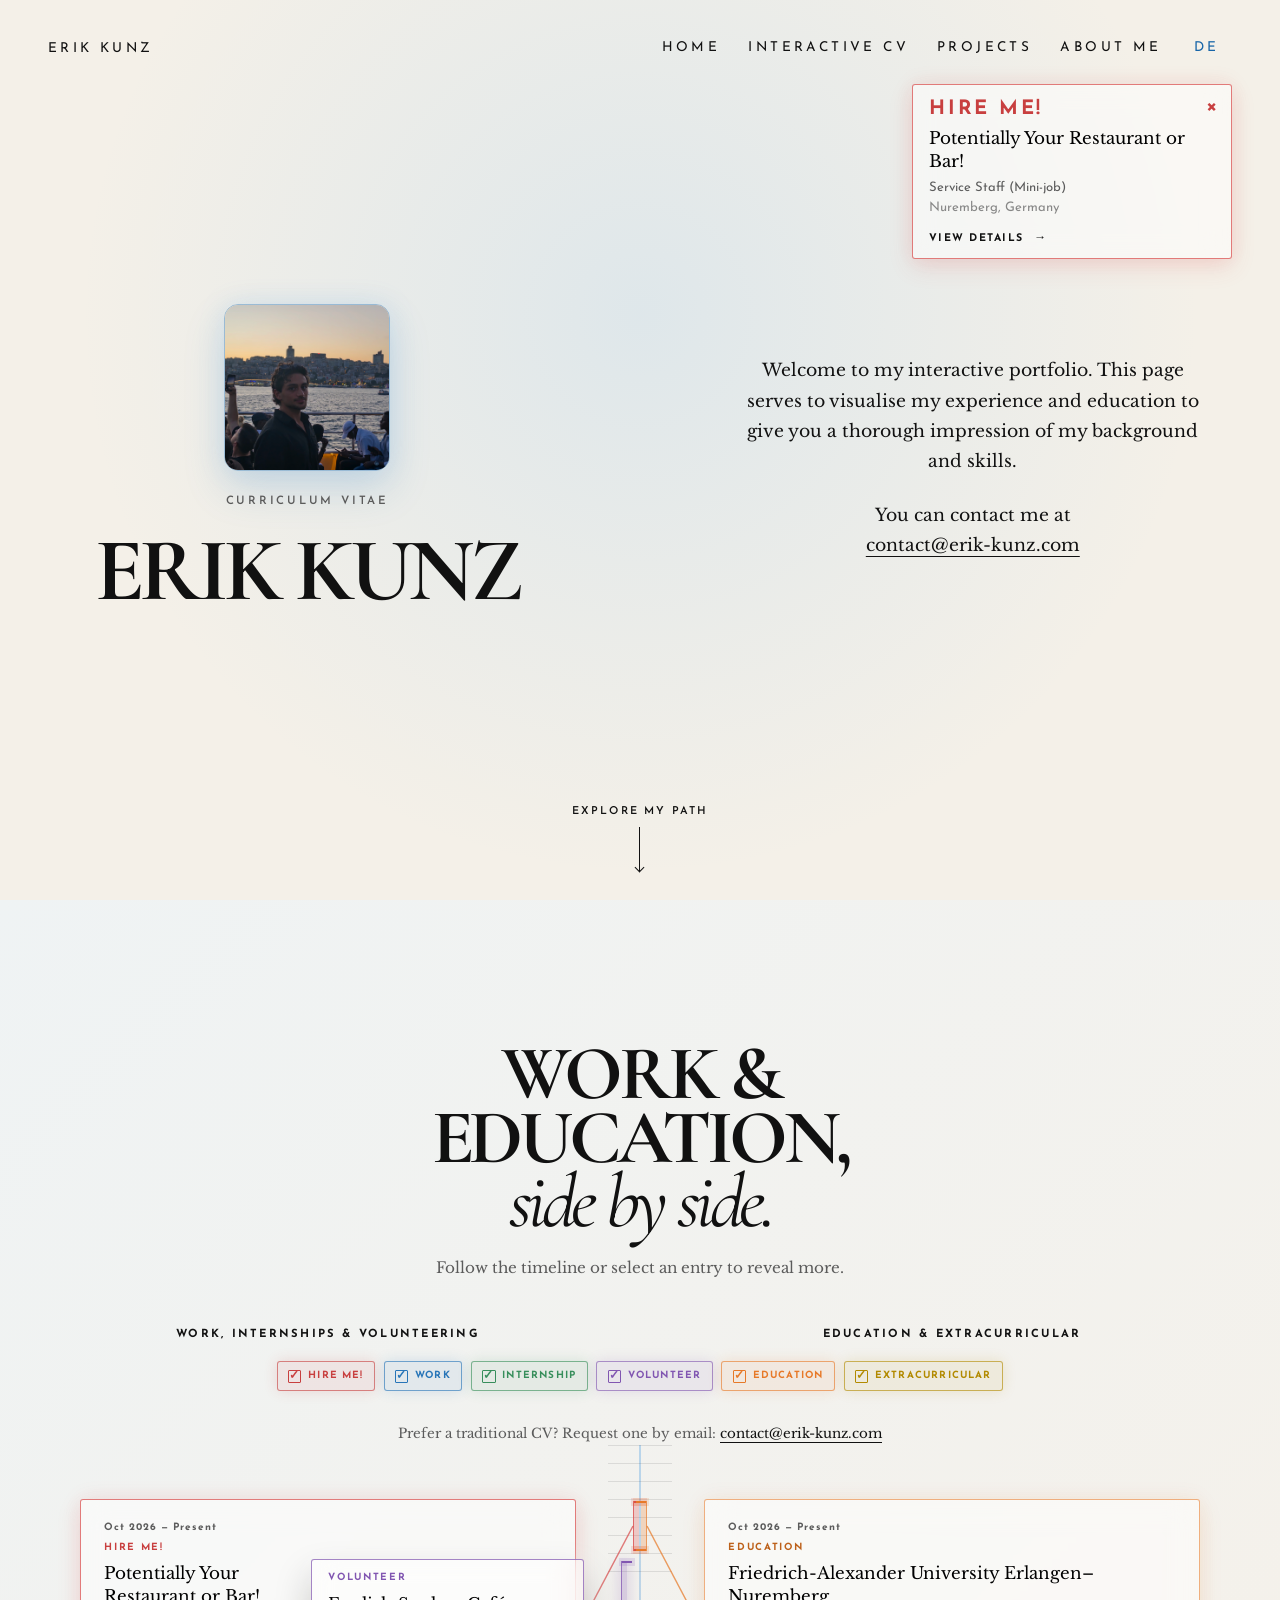
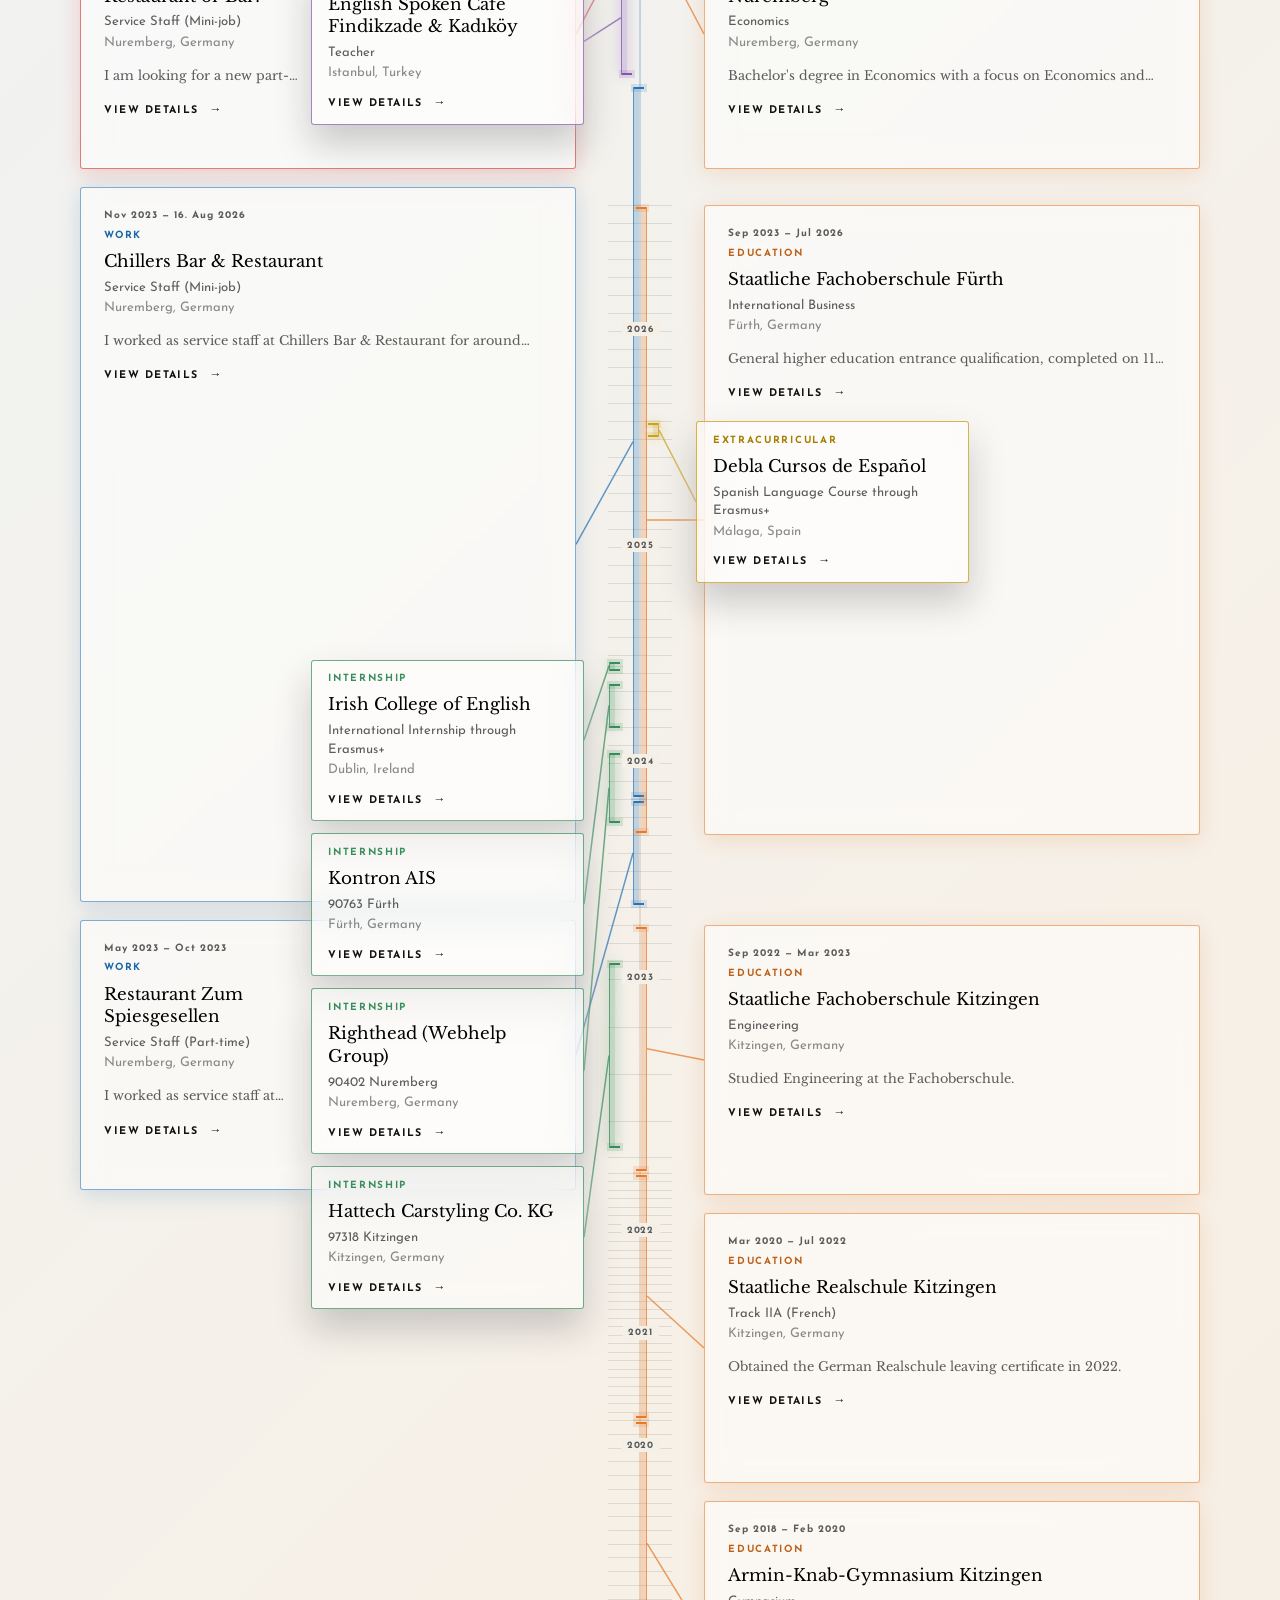
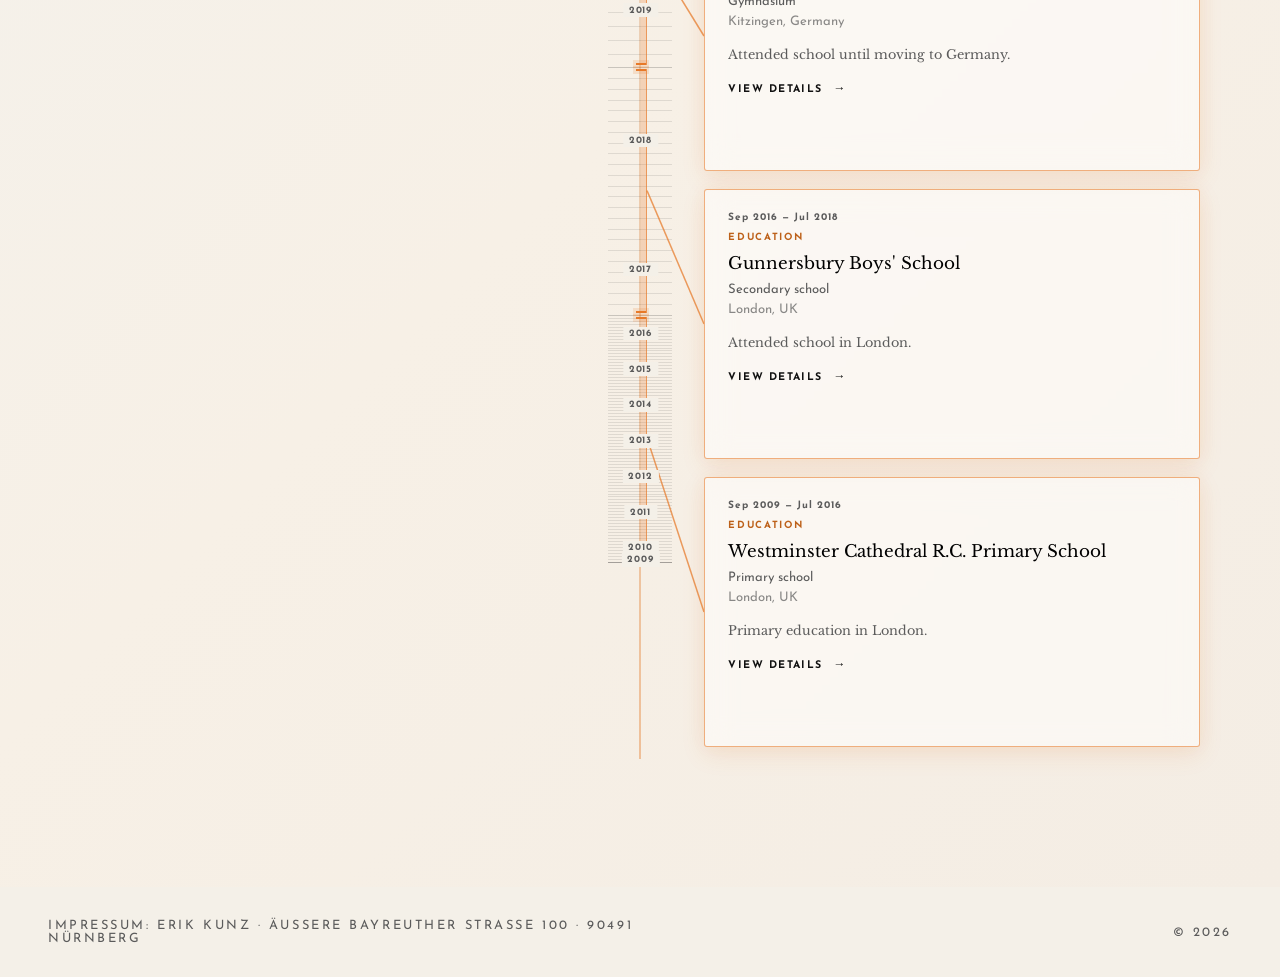
==== commit 5ad7292c: "Add project gallery and enhance CV timeline functionality" ====
--- a/index.html
+++ b/index.html
@@ -31,8 +31,8 @@
 				<header class="cv-heading"><h2 id="cv-title"><span id="cv-title-text"></span><br><em id="cv-title-emphasis"></em></h2><p id="cv-description"></p></header>
 				<div class="timeline-key" id="timeline-key" role="group"></div>
 				<div class="timeline-filters" id="timeline-filters" role="group"></div>
+				<p class="traditional-cv-note" id="traditional-cv-note"></p>
 				<div id="timeline" class="timeline mobile-work-active"></div>
-				<p class="cv-edit-note" id="cv-edit-note"></p>
 			</main>
 		</div>
 		<script src="site-content.js" defer></script><script src="site.js" defer></script><script src="menu.js" defer></script><script src="footer.js" defer></script><script src="cv-entries.js" defer></script><script src="cv-data.js" defer></script>
--- a/style.css
+++ b/style.css
@@ -166,8 +166,42 @@
 
 /* Mobile timeline refinements: labels stay on the axis and cards share one inset. */
 .card-more-arrow{display:inline-block;margin-left:.35rem;font-family:'Josefin Sans',sans-serif;font-size:1.15em;font-weight:400;line-height:1}
+.hireme-notice{position:absolute;top:5.25rem;right:3rem;z-index:3;width:min(20rem,calc(100vw - 6rem))}
+.hireme-notice .timeline-card{width:100%;min-height:0;max-height:none;padding:.85rem 2.75rem .9rem 1rem}
+.hireme-notice .card-type{font-size:1.24rem;letter-spacing:.14em;margin-bottom:.6rem}
+.hireme-notice__dismiss{position:absolute;top:.55rem;right:.55rem;width:1.5rem;height:1.5rem;padding:0;border:0;background:transparent;color:#c83f3f;font:1.5rem/1 'Josefin Sans',sans-serif;cursor:pointer}
+.hireme-notice__dismiss:hover,.hireme-notice__dismiss:focus-visible{background:rgba(217,74,74,.12);outline:none}
+.timeline-card--hireme{border-color:rgba(217,74,74,.72);box-shadow:0 8px 25px rgba(217,74,74,.14),0 0 22px rgba(217,74,74,.09)}
+.timeline-card--hireme .card-type{color:#c83f3f}
+.timeline-card--hireme:hover,.timeline-card--hireme:focus-visible,.timeline-card--hireme.is-open,.timeline-item.is-hover-active .timeline-card--hireme{box-shadow:0 15px 32px rgba(217,74,74,.24),0 0 30px rgba(217,74,74,.18)}
+.timeline-range.tag-hireme{background:rgba(217,74,74,.25);border-left-color:rgba(217,74,74,.75)}
+.timeline-range.tag-hireme::before,.timeline-range.tag-hireme::after{background:#d94a4a;box-shadow:0 0 0 3px rgba(217,74,74,.16)}
+.filter-hireme{--filter-colour:#c83f3f}
 @media(max-width:620px){
+	.hireme-notice{top:5rem;right:1.25rem;width:min(20rem,calc(100vw - 2.5rem))}
 	.year-tick{z-index:3}
 	.year-tick span{left:0;right:auto;transform:translateX(-50%)}
 	.timeline-item .timeline-card{padding:.85rem 1rem .9rem}
 }
+@media(prefers-color-scheme:dark){
+	.timeline-card--hireme .card-type{color:#ff8989}
+	.filter-hireme{--filter-colour:#ff8989}
+	.hireme-notice__dismiss{color:#ff8989}
+}
+
+.traditional-cv-note{margin:2rem 0 0;text-align:center;color:var(--muted);font-family:'Libre Baskerville',serif;font-size:.84rem;line-height:1.65}
+.traditional-cv-note a{color:var(--text);text-underline-offset:.25rem}
+.projects-page{min-height:100svh}
+.projects-content{display:flex;flex:1;flex-direction:column;justify-content:center;width:min(100%,78rem);margin:0 auto;padding:1rem 0 0}
+.projects-heading{max-width:47rem;margin:0 auto 2.5rem;text-align:center}
+.projects-heading h1{font-size:clamp(3.8rem,6vw,6.5rem);margin:.7rem 0 1rem}
+.projects-heading .lead{max-width:42rem;margin:auto;font-size:clamp(.95rem,1.25vw,1.15rem)}
+.project-grid{display:grid;grid-template-columns:repeat(auto-fit,minmax(min(100%,20rem),1fr));gap:1.25rem}
+.project-tile{display:flex;min-width:0;flex-direction:column;overflow:hidden;border:1px solid rgba(39,117,184,.42);border-radius:3px;background:var(--card-bg);box-shadow:0 10px 28px rgba(39,117,184,.1);color:var(--text);text-decoration:none;transition:transform .25s ease,background .25s ease,box-shadow .25s ease}
+.project-tile:hover,.project-tile:focus-visible{transform:translateY(-5px);background:var(--card-active-bg);box-shadow:0 18px 36px rgba(39,117,184,.2),0 0 28px rgba(39,117,184,.12);outline:none}
+.project-tile__image{display:block;width:100%;aspect-ratio:16/8;object-fit:cover}
+.project-tile__content{display:flex;flex:1;flex-direction:column;align-items:flex-start;padding:1.15rem 1.2rem 1.25rem}
+.project-tile strong{font-family:'Libre Baskerville',serif;font-size:1.05rem;font-weight:400;line-height:1.35}
+.project-tile__content>span:not(.project-tile__prompt){margin-top:.65rem;color:var(--muted);font-family:'Libre Baskerville',serif;font-size:.82rem;line-height:1.6}
+.project-tile__prompt{margin-top:auto;padding-top:1.25rem;font-size:.64rem;font-weight:700;letter-spacing:.14em;text-transform:uppercase}
+@media(max-width:620px){.projects-content{padding:1rem 0}.projects-heading{margin-bottom:1.75rem;text-align:left}.projects-heading h1{font-size:3.65rem}.projects-heading .lead{margin:0}.project-grid{grid-template-columns:1fr;gap:1rem}.project-tile__image{aspect-ratio:16/7}}
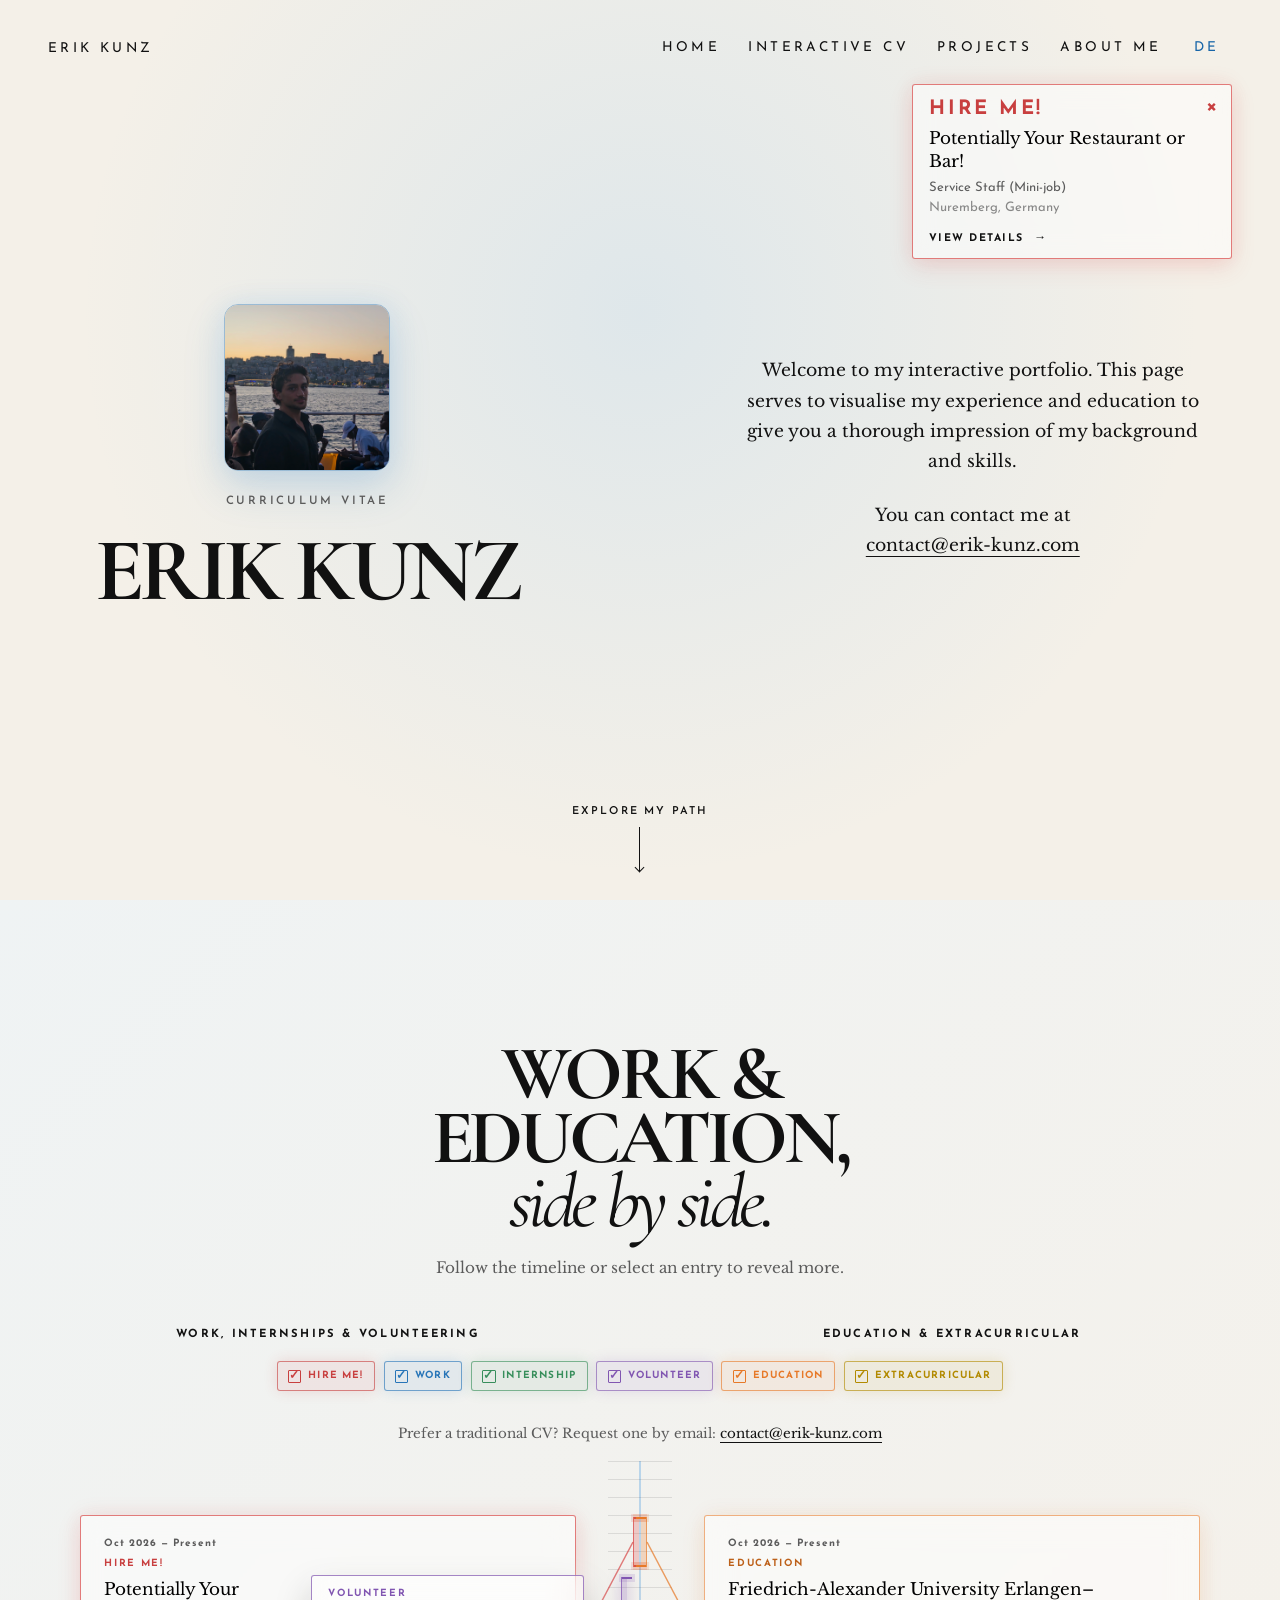
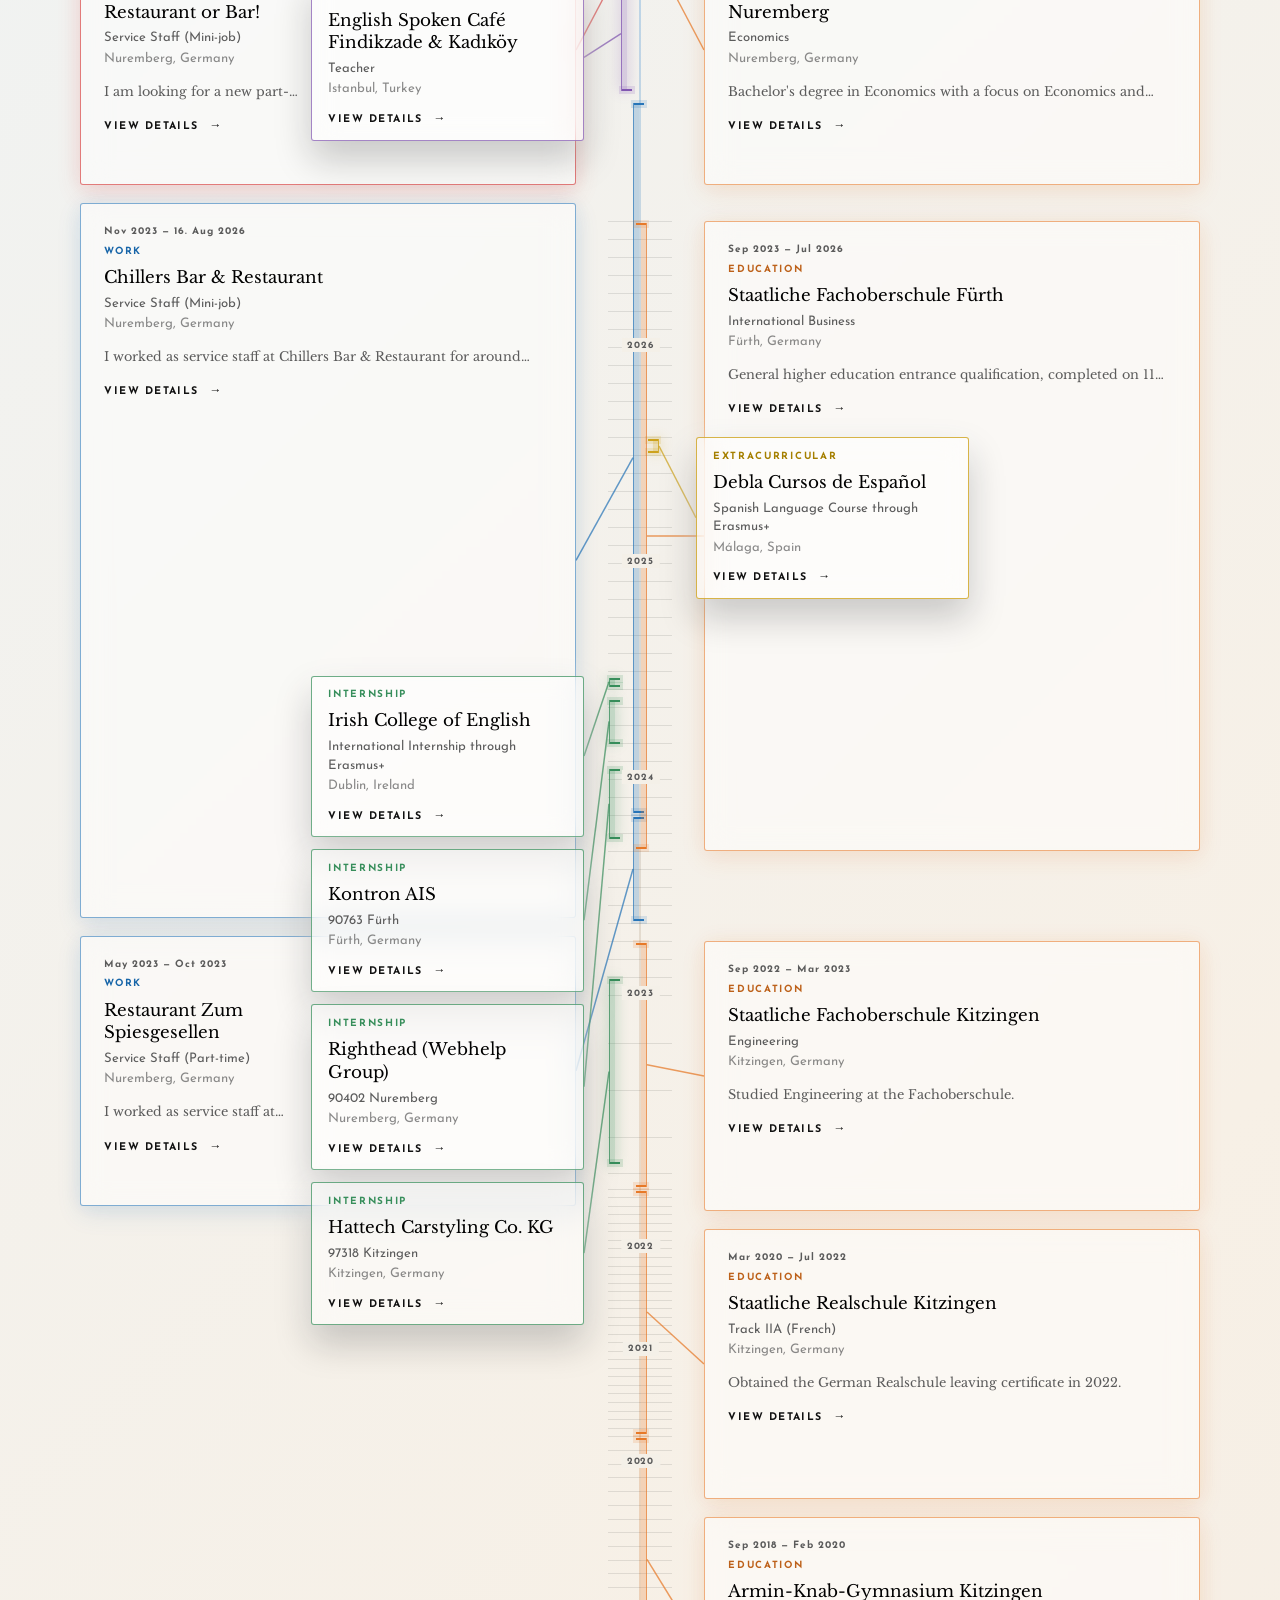
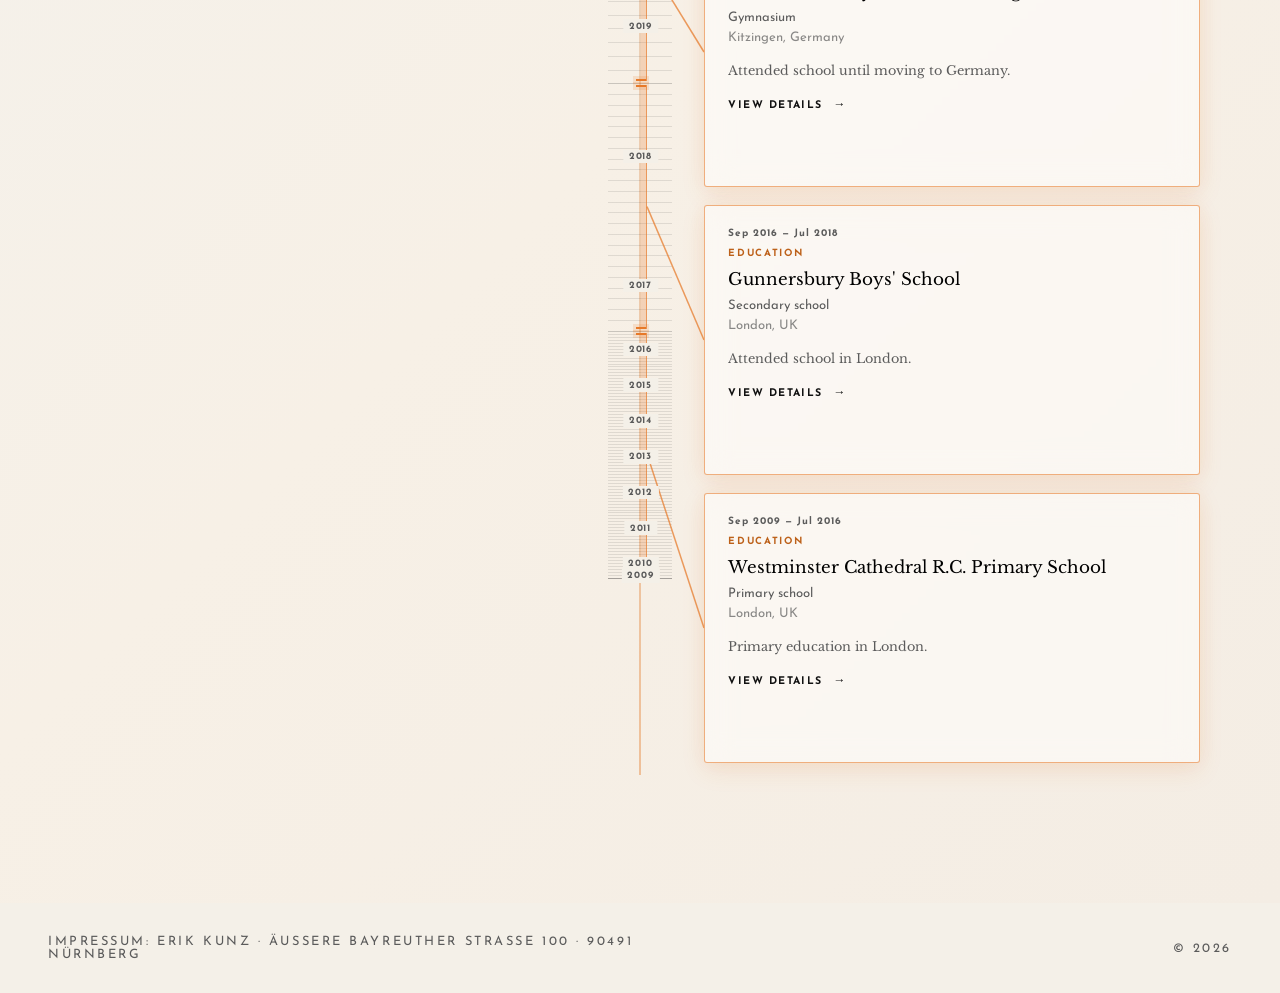
==== commit 64ab9a55: "Fix: add line break after traditional CV note for improved layout" ====
--- a/index.html
+++ b/index.html
@@ -31,7 +31,7 @@
 				<header class="cv-heading"><h2 id="cv-title"><span id="cv-title-text"></span><br><em id="cv-title-emphasis"></em></h2><p id="cv-description"></p></header>
 				<div class="timeline-key" id="timeline-key" role="group"></div>
 				<div class="timeline-filters" id="timeline-filters" role="group"></div>
-				<p class="traditional-cv-note" id="traditional-cv-note"></p>
+				<p class="traditional-cv-note" id="traditional-cv-note"></p><br>
 				<div id="timeline" class="timeline mobile-work-active"></div>
 			</main>
 		</div>
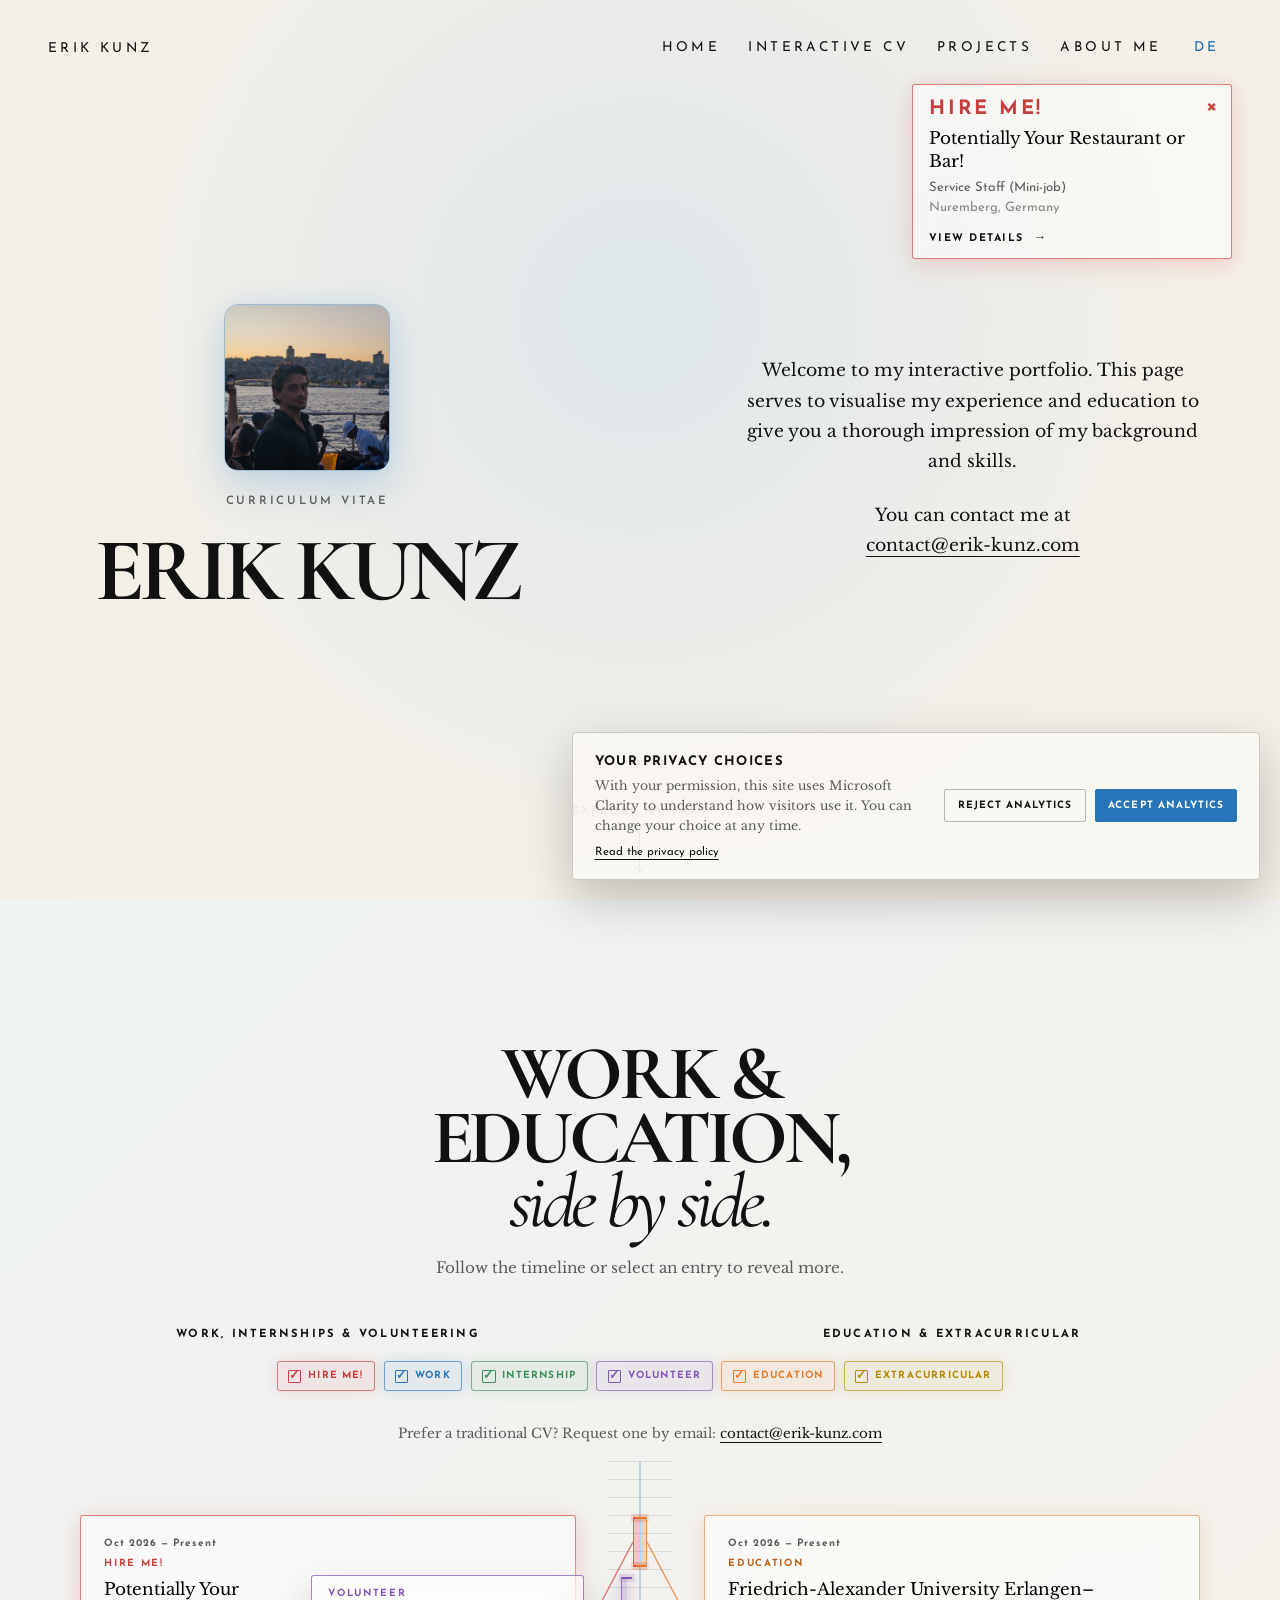
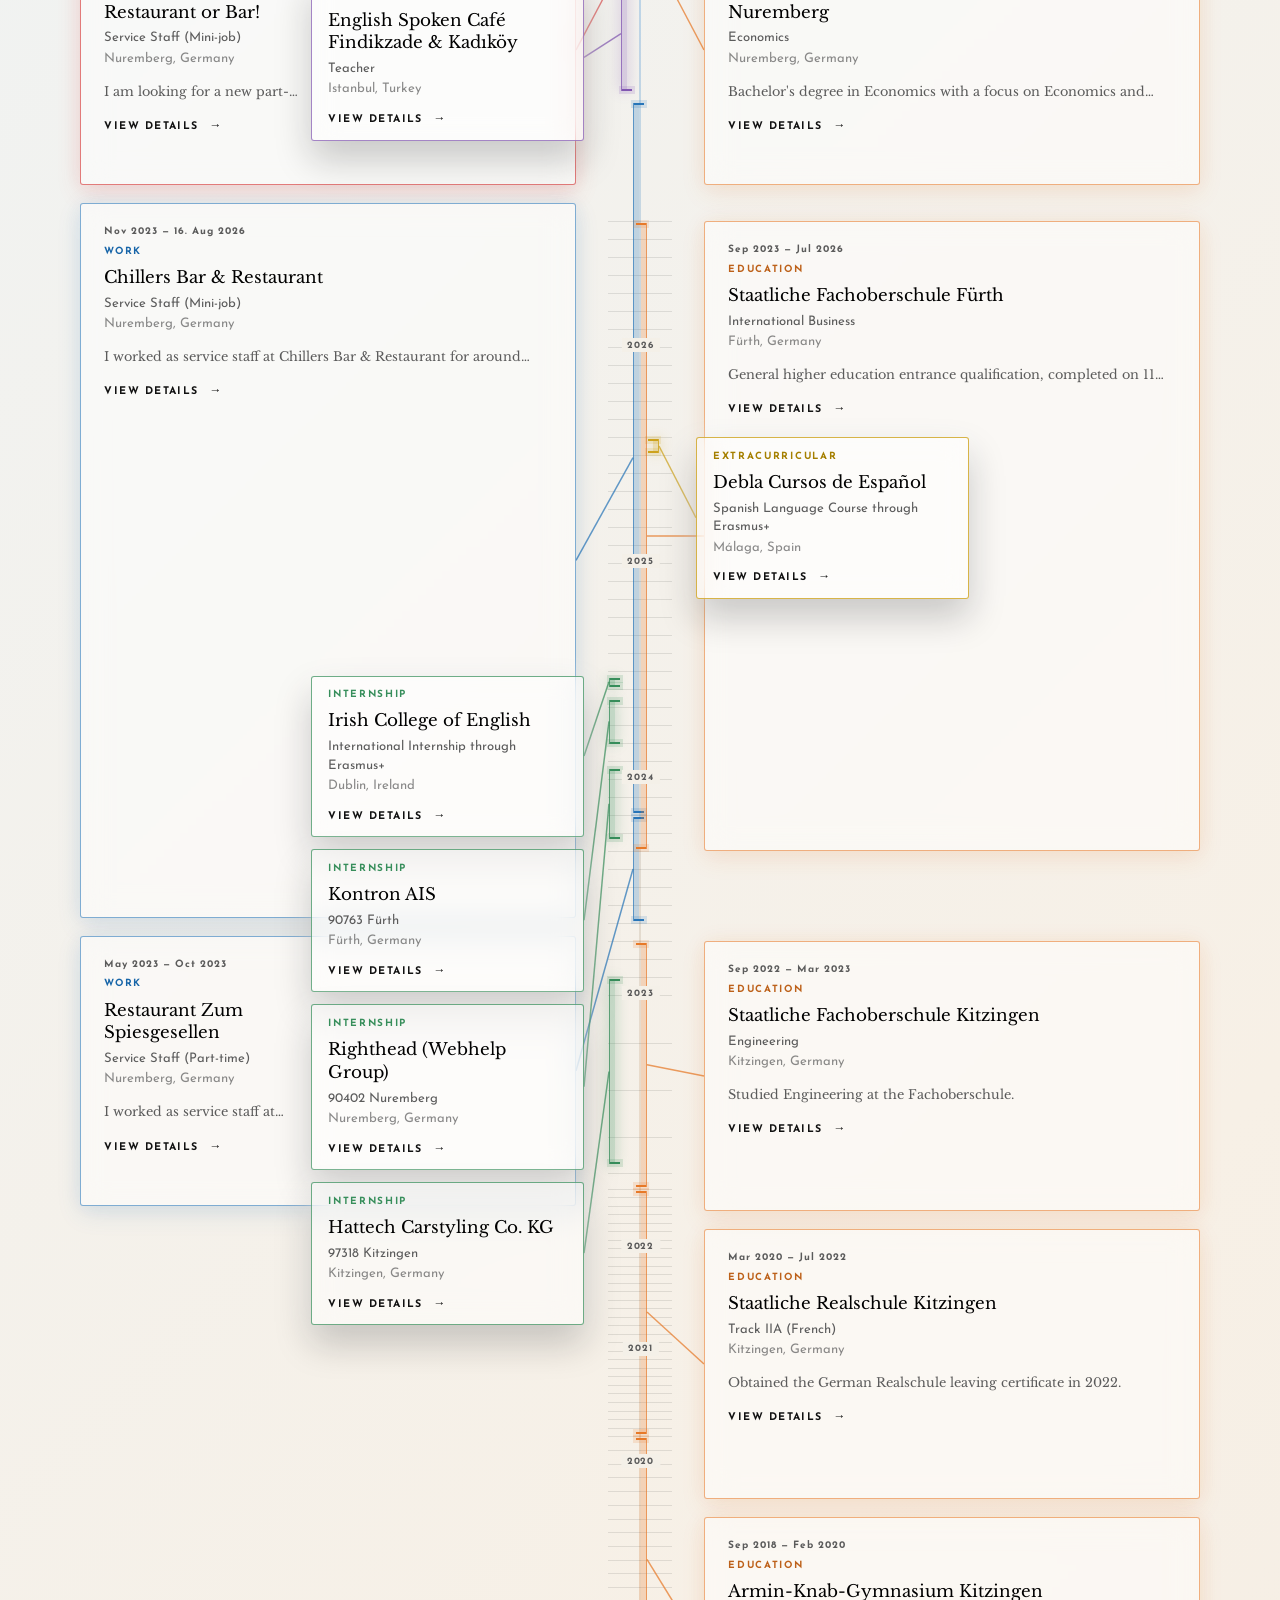
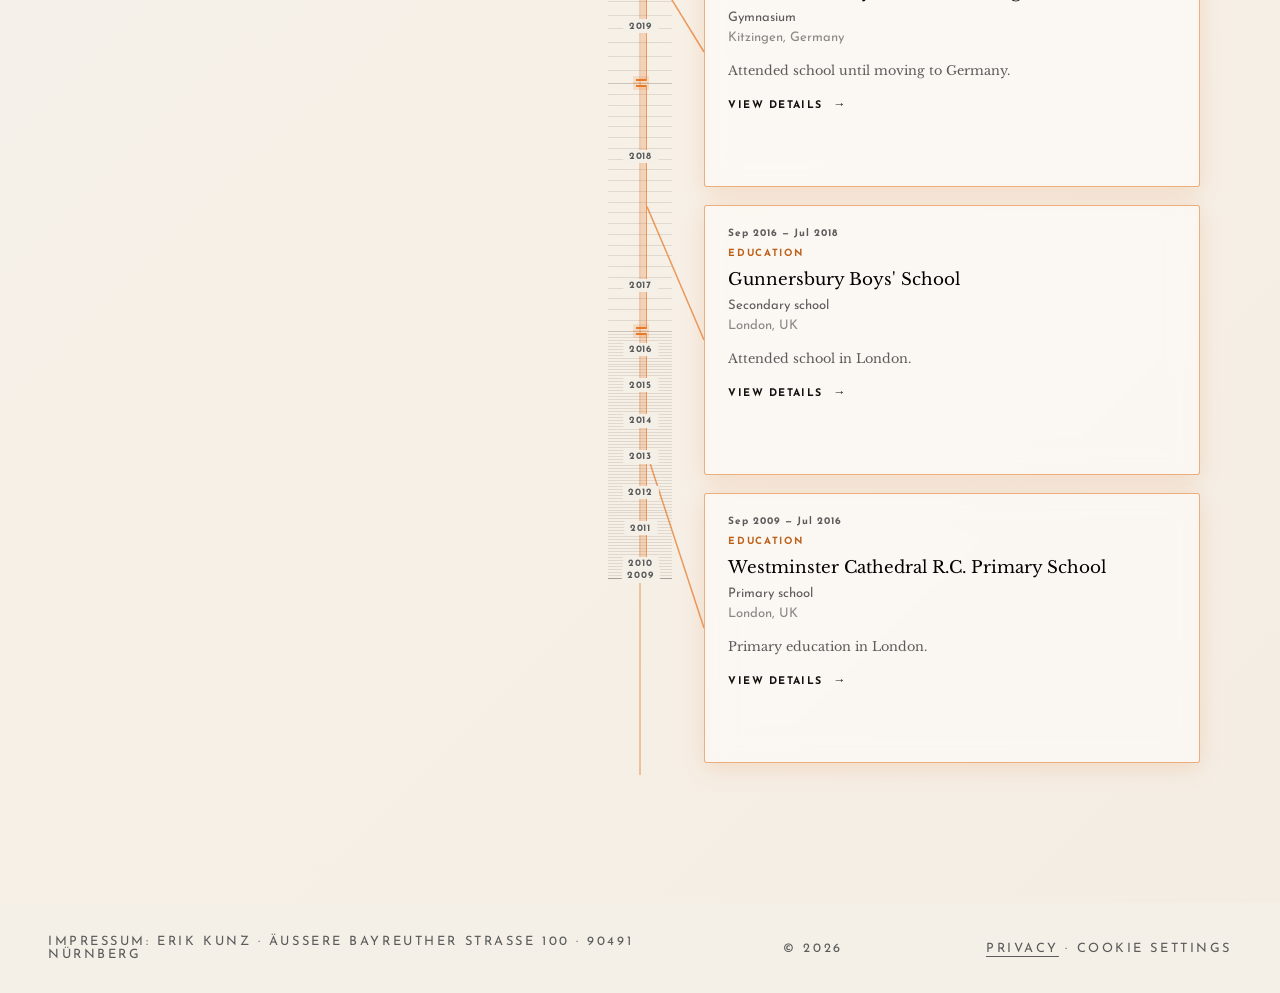
==== commit c4431362: "Add privacy policy page with basic structure and scripts" ====
--- a/index.html
+++ b/index.html
@@ -6,9 +6,6 @@
 		<meta name="viewport" content="width=device-width,initial-scale=1">
 		<meta name="description" content="">
 		<title></title>
-		<link rel="preconnect" href="https://fonts.googleapis.com">
-		<link rel="preconnect" href="https://fonts.gstatic.com" crossorigin>
-		<link href="https://fonts.googleapis.com/css2?family=Cormorant+Garamond:ital,wght@0,300..700;1,300..700&family=Josefin+Sans:ital,wght@0,100..700;1,400..700&family=Libre+Baskerville:ital,wght@0,400..700;1,400..700&display=swap" rel="stylesheet">
 		<link rel="stylesheet" href="style.css">
 	</head>
 	<body data-page="home">
@@ -35,6 +32,6 @@
 				<div id="timeline" class="timeline mobile-work-active"></div>
 			</main>
 		</div>
-		<script src="site-content.js" defer></script><script src="site.js" defer></script><script src="menu.js" defer></script><script src="footer.js" defer></script><script src="cv-entries.js" defer></script><script src="cv-data.js" defer></script>
+		<script src="site-content.js" defer></script><script src="site.js" defer></script><script src="menu.js" defer></script><script src="footer.js" defer></script><script src="consent.js" defer></script><script src="cv-entries.js" defer></script><script src="cv-data.js" defer></script>
 	</body>
 </html>
--- a/style.css
+++ b/style.css
@@ -13,6 +13,12 @@
 	--text:#111111;
 	--muted:#5B5B5B;
 }
+@font-face{font-family:'Cormorant Garamond';font-style:normal;font-weight:300 700;font-display:swap;src:url('files/fonts/Cormorant_Garamond/CormorantGaramond-VariableFont_wght.ttf') format('truetype')}
+@font-face{font-family:'Cormorant Garamond';font-style:italic;font-weight:300 700;font-display:swap;src:url('files/fonts/Cormorant_Garamond/CormorantGaramond-Italic-VariableFont_wght.ttf') format('truetype')}
+@font-face{font-family:'Josefin Sans';font-style:normal;font-weight:100 700;font-display:swap;src:url('files/fonts/Josefin_Sans/JosefinSans-VariableFont_wght.ttf') format('truetype')}
+@font-face{font-family:'Josefin Sans';font-style:italic;font-weight:100 700;font-display:swap;src:url('files/fonts/Josefin_Sans/JosefinSans-Italic-VariableFont_wght.ttf') format('truetype')}
+@font-face{font-family:'Libre Baskerville';font-style:normal;font-weight:400 700;font-display:swap;src:url('files/fonts/Libre_Baskerville/LibreBaskerville-VariableFont_wght.ttf') format('truetype')}
+@font-face{font-family:'Libre Baskerville';font-style:italic;font-weight:400 700;font-display:swap;src:url('files/fonts/Libre_Baskerville/LibreBaskerville-Italic-VariableFont_wght.ttf') format('truetype')}
 *,*::before,*::after{box-sizing:border-box;}
 html,body{height:100%;margin:0;background:var(--bg);color:var(--text);font-family:'Josefin Sans',sans-serif;-webkit-font-smoothing:antialiased;-moz-osx-font-smoothing:grayscale;}
 body{display:flex;flex-direction:column;}
@@ -190,6 +196,9 @@
 }
 
 .traditional-cv-note{margin:2rem 0 0;text-align:center;color:var(--muted);font-family:'Libre Baskerville',serif;font-size:.84rem;line-height:1.65}
+.site-footer a,.cookie-settings-link{color:inherit;text-underline-offset:4px}.cookie-settings-link{padding:0;border:0;background:transparent;font:inherit;text-transform:inherit;letter-spacing:inherit;cursor:pointer}
+.privacy-page{min-height:100svh}.privacy-content{width:min(100%,48rem);margin:auto;padding:8rem 0 4rem}.privacy-content h1{margin:.7rem 0 1rem;font-size:clamp(3rem,6vw,5rem)}.privacy-updated{margin:0 0 3rem;color:var(--muted);font-size:.76rem;letter-spacing:.1em;text-transform:uppercase}.privacy-content section{padding:1.5rem 0;border-top:1px solid rgba(17,17,17,.14)}.privacy-content h2{margin:0 0 .7rem;font-family:'Libre Baskerville',serif;font-size:1.05rem;font-weight:400}.privacy-content p{margin:.65rem 0;color:var(--muted);font-family:'Libre Baskerville',serif;font-size:.88rem;line-height:1.8}.privacy-content a{color:inherit;text-underline-offset:4px}.cookie-banner{position:fixed;z-index:1100;right:1.25rem;bottom:1.25rem;display:grid;grid-template-columns:minmax(0,1fr) auto;gap:1.5rem;width:min(100% - 2.5rem,43rem);padding:1.25rem 1.35rem;border:1px solid rgba(17,17,17,.2);border-radius:4px;background:var(--modal-bg);box-shadow:0 18px 50px rgba(0,0,0,.22)}.cookie-banner strong{font-size:.82rem;letter-spacing:.1em;text-transform:uppercase}.cookie-banner p{margin:.45rem 0;font-family:'Libre Baskerville',serif;font-size:.78rem;line-height:1.6;color:var(--muted)}.cookie-banner a{font-size:.72rem;color:inherit;text-underline-offset:4px}.cookie-banner__actions{display:flex;align-items:center;gap:.55rem}.cookie-banner button{padding:.65rem .8rem;border:1px solid rgba(17,17,17,.28);border-radius:2px;background:transparent;color:var(--text);font:700 .63rem/1 'Josefin Sans',sans-serif;letter-spacing:.1em;text-transform:uppercase;cursor:pointer}.cookie-banner button[data-consent="granted"]{border-color:#2775b8;background:#2775b8;color:#fff}.cookie-banner button:hover,.cookie-banner button:focus-visible{outline:2px solid #2775b8;outline-offset:2px}
+@media(max-width:620px){.privacy-content{padding:6rem 0 3rem}.cookie-banner{right:1rem;bottom:1rem;width:calc(100% - 2rem);grid-template-columns:1fr}.cookie-banner__actions{justify-content:flex-end}}
 .traditional-cv-note a{color:var(--text);text-underline-offset:.25rem}
 .projects-page{min-height:100svh}
 .projects-content{display:flex;flex:1;flex-direction:column;justify-content:center;width:min(100%,78rem);margin:0 auto;padding:1rem 0 0}
